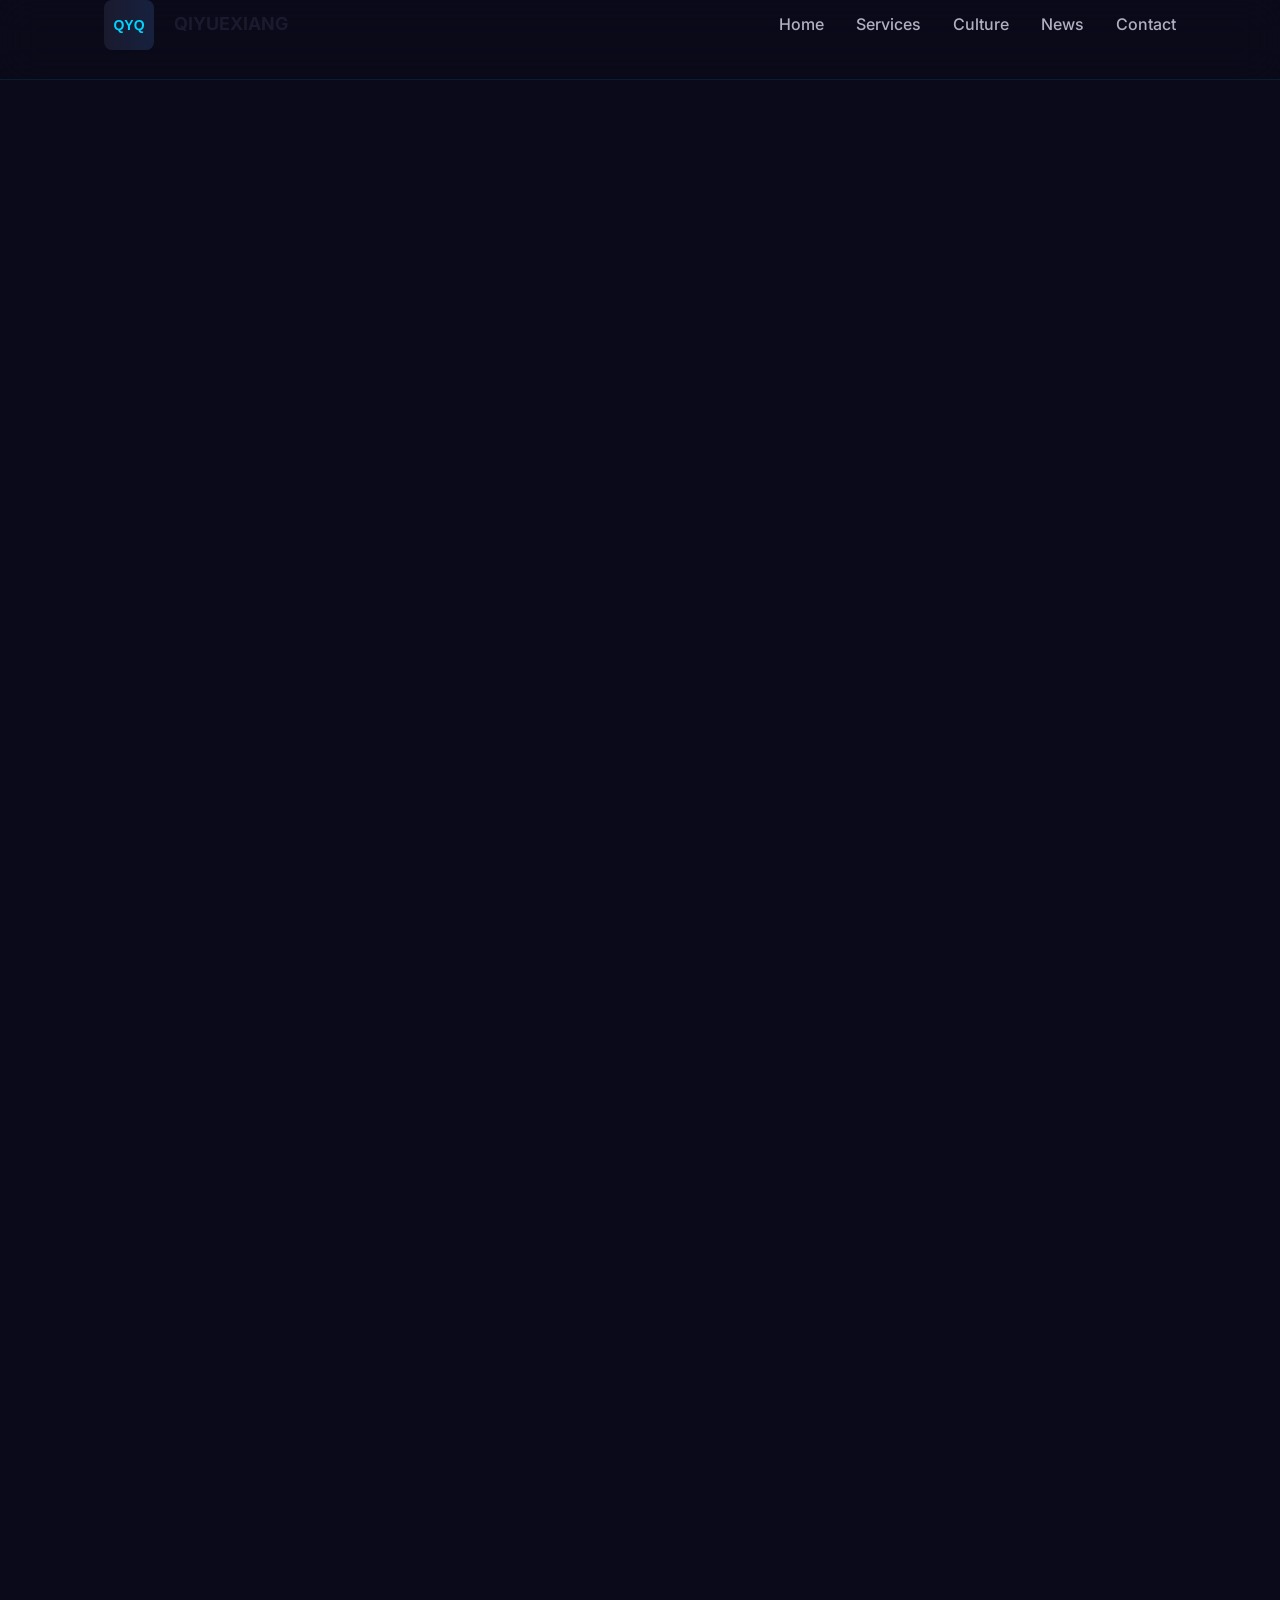
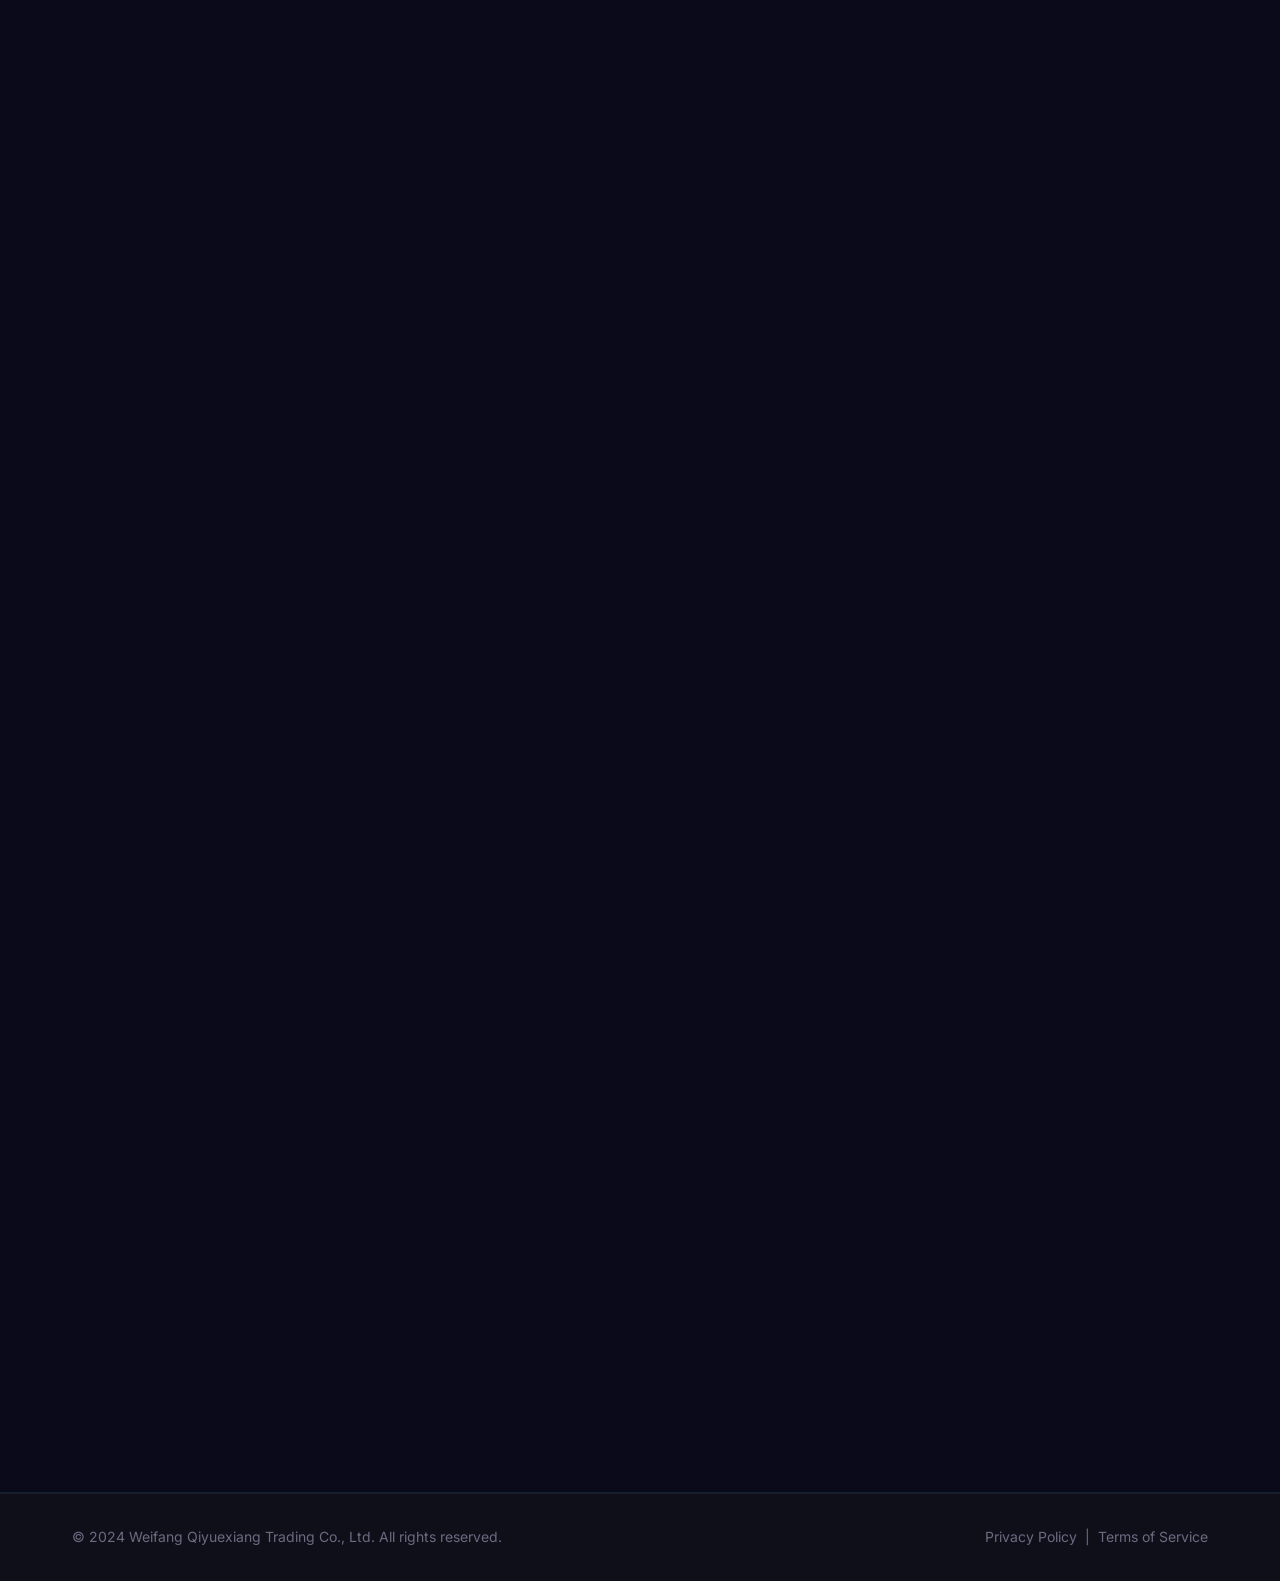
==== terms.html @ 56284e32 "qiyuexiang" ====
<!DOCTYPE html>
<html lang="en">
<head>
    <meta charset="UTF-8">
    <meta name="viewport" content="width=device-width, initial-scale=1.0">
    <meta name="description" content="Terms of Service of Weifang Qiyuexiang Trading Co., Ltd - The terms and conditions governing your use of our services.">
    <meta name="robots" content="noindex, nofollow">
    <meta name="googlebot" content="noindex, nofollow">
    <meta name="language" content="English">
    
    <link rel="canonical" href="https://qiyuexiang.com/terms">
    <link rel="icon" type="image/svg+xml" href="images/favicon.svg">
    
    <title>Terms of Service - Qiyuexiang Trading Co., Ltd</title>
    
    <link rel="preconnect" href="https://fonts.googleapis.com">
    <link rel="preconnect" href="https://fonts.gstatic.com" crossorigin>
    <link href="https://fonts.googleapis.com/css2?family=Inter:wght@300;400;500;600;700;800;900&display=swap" rel="stylesheet">
    
    <link rel="stylesheet" href="css/styles.css">
</head>
<body>
    <!-- Header -->
    <header class="header header-static" id="header">
        <div class="container">
            <nav class="nav">
                <a href="index.html" class="logo">
                    <svg viewBox="0 0 200 50" class="logo-svg">
                        <defs>
                            <linearGradient id="logoGradient" x1="0%" y1="0%" x2="100%" y2="0%">
                                <stop offset="0%" style="stop-color:#1a1a2e"/>
                                <stop offset="100%" style="stop-color:#16213e"/>
                            </linearGradient>
                        </defs>
                        <rect x="0" y="0" width="50" height="50" rx="8" fill="url(#logoGradient)"/>
<text x="25" y="30" font-family="Arial, sans-serif" font-weight="700" font-size="14" fill="#00d4ff" text-anchor="middle">QYQ</text>
                        <text x="70" y="30" font-family="Inter" font-weight="700" font-size="18" fill="#1a1a2e">QIYUEXIANG</text>
                    </svg>
                </a>
                
                <ul class="nav-menu" id="navMenu">
                    <li><a href="index.html">Home</a></li>
                    <li><a href="services.html">Services</a></li>
                    <li><a href="culture.html">Culture</a></li>
                    <li><a href="news.html">News</a></li>
                    <li><a href="contact.html">Contact</a></li>
                </ul>
                
                <button class="nav-toggle" id="navToggle" aria-label="Toggle navigation">
                    <span></span>
                    <span></span>
                    <span></span>
                </button>
            </nav>
        </div>
    </header>

    <!-- Terms of Service Content -->
    <section class="legal-page">
        <div class="container">
            <div class="legal-content" data-animate="fadeInUp">
                <h1>Terms of Service</h1>
                <p class="last-updated">Last Updated: December 15, 2024</p>
                
                <div class="toc">
                    <h2>Table of Contents</h2>
                    <ol>
                        <li><a href="#acceptance">Acceptance of Terms</a></li>
                        <li><a href="#services">Description of Services</a></li>
                        <li><a href="#account">User Accounts and Registration</a></li>
                        <li><a href="#usage">Acceptable Use Policy</a></li>
                        <li><a href="#intellectual-property">Intellectual Property Rights</a></li>
                        <li><a href="#mobile-apps">Mobile Applications</a></li>
                        <li><a href="#products">Product Sales and E-Commerce</a></li>
                        <li><a href="#trade-services">Trade Agency Services</a></li>
                        <li><a href="#payment">Payment Terms</a></li>
                        <li><a href="#shipping">Shipping and Delivery</a></li>
                        <li><a href="#returns">Returns and Refunds</a></li>
                        <li><a href="#liability">Limitation of Liability</a></li>
                        <li><a href="#indemnification">Indemnification</a></li>
                        <li><a href="#warranties">Warranties and Disclaimers</a></li>
                        <li><a href="#termination">Termination</a></li>
                        <li><a href="#governing-law">Governing Law and Dispute Resolution</a></li>
                        <li><a href="#changes">Changes to Terms</a></li>
                        <li><a href="#contact">Contact Information</a></li>
                    </ol>
                </div>

                <div class="legal-section" id="acceptance">
                    <h2>1. Acceptance of Terms</h2>
                    <p>Welcome to Weifang Qiyuexiang Trading Co., Ltd. These Terms of Service ("Terms") govern your access to and use of:</p>
                    <ul>
                        <li>Our website at qiyuexiang.com ("Website")</li>
                        <li>Our mobile applications available on Google Play and Apple App Store ("Applications")</li>
                        <li>Our trading agency services, e-commerce platform, and other related services ("Services")</li>
                    </ul>
                    
                    <h3>1.1 Agreement to Terms</h3>
                    <p>By accessing or using our Services, you agree to be bound by these Terms and our Privacy Policy. If you do not agree to these Terms, you may not access or use our Services.</p>
                    
                    <h3>1.2 Eligibility</h3>
                    <p>You must be at least 18 years old (or the age of legal majority in your jurisdiction) to use our Services. By using our Services, you represent and warrant that you meet this requirement.</p>
                    
                    <h3>1.3 Additional Terms</h3>
                    <p>Certain features or services may be subject to additional terms and conditions. Such additional terms are incorporated by reference into these Terms.</p>
                </div>

                <div class="legal-section" id="services">
                    <h2>2. Description of Services</h2>
                    <p>Weifang Qiyuexiang Trading Co., Ltd provides the following services:</p>
                    
                    <h3>2.1 Trade Agency Services</h3>
                    <ul>
                        <li>Domestic and international trade agency services</li>
                        <li>Import and export documentation handling</li>
                        <li>Customs clearance assistance</li>
                        <li>Trade consultation and advisory services</li>
                    </ul>
                    
                    <h3>2.2 Mobile Applications</h3>
                    <ul>
                        <li>Mobile management applications available on Google Play and Apple App Store</li>
                        <li>Business management and inventory tracking tools</li>
                        <li>Analytics and reporting features</li>
                        <li>Cloud-based data synchronization</li>
                    </ul>
                    
                    <h3>2.3 E-Commerce Platform</h3>
                    <ul>
                        <li>Internet sales of daily necessities</li>
                        <li>Electronics and smart devices</li>
                        <li>Fashion apparel and accessories</li>
                        <li>Hardware and building materials</li>
                        <li>Agricultural products</li>
                        <li>Food products (with proper licensing)</li>
                    </ul>
                    
                    <h3>2.4 Logistics Services</h3>
                    <ul>
                        <li>Domestic and international freight forwarding</li>
                        <li>Warehousing and storage solutions</li>
                        <li>Loading and unloading services</li>
                        <li>Distribution and delivery services</li>
                    </ul>
                    
                    <h3>2.5 Exhibition Marketing</h3>
                    <ul>
                        <li>Trade show planning and execution</li>
                        <li>Marketing event organization</li>
                        <li>Booth design and setup services</li>
                    </ul>
                </div>

                <div class="legal-section" id="account">
                    <h2>3. User Accounts and Registration</h2>
                    
                    <h3>3.1 Account Creation</h3>
                    <p>To access certain features, you may need to create an account. You agree to provide accurate, current, and complete information during registration.</p>
                    
                    <h3>3.2 Account Security</h3>
                    <p>You are responsible for:</p>
                    <ul>
                        <li>Maintaining the confidentiality of your login credentials</li>
                        <li>All activities that occur under your account</li>
                        <li>Notifying us immediately of any unauthorized use</li>
                        <li>Using a strong password and updating it regularly</li>
                    </ul>
                    
                    <h3>3.3 Account Termination</h3>
                    <p>We reserve the right to suspend or terminate accounts that violate these Terms or engage in prohibited activities.</p>
                </div>

                <div class="legal-section" id="usage">
                    <h2>4. Acceptable Use Policy</h2>
                    
                    <h3>4.1 Permitted Uses</h3>
                    <p>You may use our Services only for lawful purposes and in accordance with these Terms.</p>
                    
                    <h3>4.2 Prohibited Activities</h3>
                    <p>You agree NOT to:</p>
                    <ul>
                        <li>Violate any applicable laws or regulations</li>
                        <li>Infringe on intellectual property rights</li>
                        <li>Distribute malware or harmful code</li>
                        <li>Attempt to gain unauthorized access to our systems</li>
                        <li>Harass, abuse, or harm other users</li>
                        <li>Impersonate any person or entity</li>
                        <li>Send spam or unsolicited communications</li>
                        <li>Use automated tools to scrape or harvest data</li>
                        <li>Interfere with the normal operation of our Services</li>
                        <li>Engage in any activity that could compromise security</li>
                    </ul>
                    
                    <h3>4.3 Content Standards</h3>
                    <p>Any content you submit must be accurate, lawful, and not violate the rights of others.</p>
                </div>

                <div class="legal-section" id="intellectual-property">
                    <h2>5. Intellectual Property Rights</h2>
                    
                    <h3>5.1 Our Intellectual Property</h3>
                    <p>Our Services and all content, features, and functionality (including but not limited to text, graphics, logos, icons, images, audio clips, digital downloads, data compilations, and software) are owned by us or our licensors and are protected by copyright, trademark, and other intellectual property laws.</p>
                    
                    <h3>5.2 Trademarks</h3>
                    <p>"Qiyuexiang" and our logo are trademarks of Weifang Qiyuexiang Trading Co., Ltd. You may not use our trademarks without our prior written permission.</p>
                    
                    <h3>5.3 User Content</h3>
                    <p>You retain ownership of content you submit. By submitting content, you grant us a worldwide, non-exclusive, royalty-free license to use, reproduce, modify, and distribute your content in connection with providing our Services.</p>
                    
                    <h3>5.4 DMCA Compliance</h3>
                    <p>We respect intellectual property rights and comply with the Digital Millennium Copyright Act. If you believe your copyright has been infringed, please contact us with the required information.</p>
                </div>

                <div class="legal-section" id="mobile-apps">
                    <h2>6. Mobile Applications</h2>
                    
                    <h3>6.1 App Store Terms</h3>
                    <p>Our mobile applications are available through Google Play Store and Apple App Store. Your use of our apps is subject to:</p>
                    <ul>
                        <li>Google Play Developer Distribution Agreement</li>
                        <li>Apple App Store Review Guidelines</li>
                        <li>Respective platform terms of service</li>
                    </ul>
                    
                    <h3>6.2 App Updates</h3>
                    <p>We may automatically check for updates and download them. You consent to receiving updates as part of using our Applications.</p>
                    
                    <h3>6.3 App Permissions</h3>
                    <p>Our applications may request various permissions. These permissions are needed for core functionality and can be managed through your device settings.</p>
                    
                    <h3>6.4 App Availability</h3>
                    <p>We do not guarantee that our applications will be available in all markets or languages. Availability may vary by region.</p>
                    
                    <h3>6.5 Third-Party Services</h3>
                    <p>Our applications may integrate third-party services. Use of such services is subject to the respective third-party terms.</p>
                </div>

                <div class="legal-section" id="products">
                    <h2>7. Product Sales and E-Commerce</h2>
                    
                    <h3>7.1 Product Information</h3>
                    <p>We strive to display accurate product information, including descriptions, images, and pricing. However, we do not warrant that product information is accurate, complete, or error-free.</p>
                    
                    <h3>7.2 Pricing</h3>
                    <p>Prices are subject to change without notice. We reserve the right to correct pricing errors and cancel orders placed at incorrect prices.</p>
                    
                    <h3>7.3 Product Availability</h3>
                    <p>Product availability is subject to stock levels. We reserve the right to limit quantities or cancel orders for any reason.</p>
                    
                    <h3>7.4 Product Descriptions</h3>
                    <p>We sell various products including daily necessities, electronics, apparel, hardware, agricultural products, and food products. Some products may require age verification or special licensing.</p>
                    
                    <h3>7.5 Food Products</h3>
                    <p>Food products are sold with proper food safety certifications and in compliance with applicable food regulations. Customers are responsible for reviewing product information and allergen disclosures.</p>
                </div>

                <div class="legal-section" id="trade-services">
                    <h2>8. Trade Agency Services</h2>
                    
                    <h3>8.1 Scope of Services</h3>
                    <p>Our trade agency services include facilitating import and export transactions, handling documentation, coordinating logistics, and providing consultation services.</p>
                    
                    <h3>8.2 Client Responsibilities</h3>
                    <p>Clients utilizing our trade agency services must:</p>
                    <ul>
                        <li>Provide accurate and complete information</li>
                        <li>Ensure compliance with applicable import/export regulations</li>
                        <li>Obtain necessary licenses and permits</li>
                        <li>Pay applicable fees and charges</li>
                    </ul>
                    
                    <h3>8.3 Import/Export Compliance</h3>
                    <p>Clients are responsible for ensuring their transactions comply with all applicable import/export laws, sanctions, and trade regulations.</p>
                    
                    <h3>8.4 Fees and Commissions</h3>
                    <p>Fees for trade agency services are agreed upon in separate service agreements. Standard commission rates and service charges apply as quoted.</p>
                </div>

                <div class="legal-section" id="payment">
                    <h2>9. Payment Terms</h2>
                    
                    <h3>9.1 Payment Methods</h3>
                    <p>We accept various payment methods including credit cards, debit cards, bank transfers, and other payment options as may be available.</p>
                    
                    <h3>9.2 Currency</h3>
                    <p>Transactions are processed in the currency specified at checkout. Currency conversion fees may apply for international transactions.</p>
                    
                    <h3>9.3 Payment Security</h3>
                    <p>We use industry-standard security measures to protect payment information. However, we are not responsible for payment issues caused by third-party payment processors.</p>
                    
                    <h3>9.4 Payment Authorization</h3>
                    <p>By providing payment information, you authorize us to charge the specified amount for the products or services ordered.</p>
                    
                    <h3>9.5 Late Payments</h3>
                    <p>For business accounts, late payments may incur interest charges as specified in the service agreement.</p>
                </div>

                <div class="legal-section" id="shipping">
                    <h2>10. Shipping and Delivery</h2>
                    
                    <h3>10.1 Shipping Methods</h3>
                    <p>We offer various shipping methods including standard shipping, express shipping, and freight forwarding for large orders.</p>
                    
                    <h3>10.2 Delivery Times</h3>
                    <p>Delivery times are estimates and may vary based on destination, shipping method, and product availability. We do not guarantee specific delivery dates.</p>
                    
                    <h3>10.3 Shipping Costs</h3>
                    <p>Shipping costs are calculated based on weight, dimensions, destination, and shipping method. Applicable shipping fees are displayed at checkout.</p>
                    
                    <h3>10.4 International Shipping</h3>
                    <p>For international orders, customers are responsible for:</p>
                    <ul>
                        <li>Customs duties, taxes, and import fees</li>
                        <li>Compliance with local import regulations</li>
                        <li>Providing required documentation</li>
                    </ul>
                    
                    <h3>10.5 Risk of Loss</h3>
                    <p>Risk of loss transfers to the customer upon delivery to the shipping carrier.</p>
                </div>

                <div class="legal-section" id="returns">
                    <h2>11. Returns and Refunds</h2>
                    
                    <h3>11.1 Return Policy</h3>
                    <p>Our return policy varies by product category. Generally:</p>
                    <ul>
                        <li>Unopened items may be returned within 30 days</li>
                        <li>Defective products may be returned with documentation</li>
                        <li>Customized or perishable items are non-returnable</li>
                    </ul>
                    
                    <h3>11.2 Refund Process</h3>
                    <p>Refunds are processed within 5-10 business days after receiving the returned item. Original shipping costs are non-refundable unless the return is due to our error.</p>
                    
                    <h3>11.3 Exchanges</h3>
                    <p>We offer exchanges for items of equal value. Contact customer support to initiate an exchange.</p>
                    
                    <h3>11.4 Damaged or Defective Items</h3>
                    <p>Report damaged or defective items within 48 hours of delivery with photographic evidence for resolution.</p>
                </div>

                <div class="legal-section" id="liability">
                    <h2>12. Limitation of Liability</h2>
                    
                    <h3>12.1 Exclusion of Damages</h3>
                    <p>TO THE MAXIMUM EXTENT PERMITTED BY LAW, WE SHALL NOT BE LIABLE FOR ANY INDIRECT, INCIDENTAL, SPECIAL, CONSEQUENTIAL, OR PUNITIVE DAMAGES, INCLUDING BUT NOT LIMITED TO:</p>
                    <ul>
                        <li>Loss of profits, revenue, or data</li>
                        <li>Business interruption losses</li>
                        <li>Cost of substitute goods or services</li>
                        <li>Reputation damage</li>
                    </ul>
                    
                    <h3>12.2 Cap on Liability</h3>
                    <p>Our total liability for any claims arising from these Terms shall not exceed the amount you paid us in the 12 months preceding the claim.</p>
                    
                    <h3>12.3 Exceptions</h3>
                    <p>These limitations do not apply to damages caused by:</p>
                    <ul>
                        <li>Our gross negligence or willful misconduct</li>
                        <li>Fraud or fraudulent misrepresentation</li>
                        <li>Death or personal injury</li>
                    </ul>
                </div>

                <div class="legal-section" id="indemnification">
                    <h2>13. Indemnification</h2>
                    <p>You agree to indemnify, defend, and hold harmless Weifang Qiyuexiang Trading Co., Ltd, its officers, directors, employees, and agents from and against any claims, damages, losses, liabilities, costs, and expenses (including reasonable attorneys' fees) arising from:</p>
                    <ul>
                        <li>Your use of our Services</li>
                        <li>Your violation of these Terms</li>
                        <li>Your violation of any third-party rights</li>
                        <li>Your unlawful or improper conduct</li>
                    </ul>
                </div>

                <div class="legal-section" id="warranties">
                    <h2>14. Warranties and Disclaimers</h2>
                    
                    <h3>14.1 Our Warranties</h3>
                    <p>We warrant that:</p>
                    <ul>
                        <li>Our Services will be provided with reasonable skill and care</li>
                        <li>We have the right to provide the Services</li>
                        <li>Our Services will conform to any agreed specifications</li>
                    </ul>
                    
                    <h3>14.2 Disclaimer of Warranties</h3>
                    <p>TO THE MAXIMUM EXTENT PERMITTED BY LAW, OUR SERVICES ARE PROVIDED "AS IS" AND "AS AVAILABLE" WITHOUT WARRANTIES OF ANY KIND, WHETHER EXPRESS, IMPLIED, OR STATUTORY, INCLUDING WARRANTIES OF:</p>
                    <ul>
                        <li>Merchantability</li>
                        <li>Fitness for a particular purpose</li>
                        <li>Non-infringement</li>
                        <li>Accuracy</li>
                        <li>Reliability</li>
                    </ul>
                    
                    <h3>14.3 Third-Party Services</h3>
                    <p>We do not warrant third-party products, services, or websites linked from our Services.</p>
                </div>

                <div class="legal-section" id="termination">
                    <h2>15. Termination</h2>
                    
                    <h3>15.1 Termination by You</h3>
                    <p>You may terminate your account at any time by contacting us or using the account closure feature in your account settings.</p>
                    
                    <h3>15.2 Termination by Us</h3>
                    <p>We may terminate or suspend your access immediately, without prior notice, for any reason, including breach of these Terms.</p>
                    
                    <h3>15.3 Effects of Termination</h3>
                    <p>Upon termination:</p>
                    <ul>
                        <li>Your right to use the Services ceases immediately</li>
                        <li>We may delete your account and data</li>
                        <li>Any outstanding payments remain due</li>
                        <li>Provisions that by their nature should survive termination shall survive</li>
                    </ul>
                </div>

                <div class="legal-section" id="governing-law">
                    <h2>16. Governing Law and Dispute Resolution</h2>
                    
                    <h3>16.1 Governing Law</h3>
                    <p>These Terms shall be governed by and construed in accordance with the laws of the People's Republic of China, without regard to its conflict of law provisions.</p>
                    
                    <h3>16.2 Dispute Resolution</h3>
                    <p>Any dispute arising from these Terms shall be resolved through:</p>
                    <ul>
                        <li>Good faith negotiations between the parties</li>
                        <li>Mediation if negotiation fails</li>
                        <li>Arbitration under the rules of the selected arbitration institution</li>
                    </ul>
                    
                    <h3>16.3 Jurisdiction</h3>
                    <p>Any legal action shall be brought in the courts located in Weifang, Shandong Province, China.</p>
                    
                    <h3>16.4 Waiver of Jury Trial</h3>
                    <p>YOU HEREBY WAIVE YOUR RIGHT TO A JURY TRIAL IN ANY PROCEEDING ARISING OUT OF THESE TERMS.</p>
                </div>

                <div class="legal-section" id="changes">
                    <h2>17. Changes to Terms</h2>
                    <p>We may modify these Terms at any time. When we make material changes:</p>
                    <ul>
                        <li>We will update the "Last Updated" date</li>
                        <li>We will provide notice through our Website or Applications</li>
                        <li>Your continued use after changes constitutes acceptance</li>
                    </ul>
                    <p>We encourage you to review these Terms periodically.</p>
                </div>

                <div class="legal-section" id="contact">
                    <h2>18. Contact Information</h2>
                    <p>For questions about these Terms of Service, please contact us:</p>
                    
                    <h3>Weifang Qiyuexiang Trading Co., Ltd</h3>
                    <p>
                        Address: 1000 meters west of the intersection of Changqing Street and Heping South Road,<br>
                        Junbukou Comprehensive Project Area, Wangliu Street,<br>
                        Weifang, Shandong Province, China 261000
                    </p>
                    <p>
                        Email: <a href="mailto:support@qiyuexiang.com">support@qiyuexiang.com</a><br>
                        Business Inquiries: <a href="mailto:guoqiang@qiyuexiang.com">guoqiang@qiyuexiang.com</a>
                    </p>
                </div>
            </div>
        </div>
    </section>

    <!-- Footer -->
    <footer class="footer">
        <div class="footer-bottom">
            <div class="container">
                <div class="footer-bottom-content">
                    <p>&copy; 2024 Weifang Qiyuexiang Trading Co., Ltd. All rights reserved.</p>
                    <div class="footer-legal">
                        <a href="privacy.html">Privacy Policy</a>
                        <span>|</span>
                        <a href="terms.html">Terms of Service</a>
                    </div>
                </div>
            </div>
        </div>
    </footer>

    <script src="js/main.js"></script>
</body>
</html>
---- css/styles.css ----
/* ========================================
   QIYUEXIANG - Main Stylesheet
   Global Trading & Mobile Solutions
   ======================================== */

/* ========================================
   CSS Variables
   ======================================== */
:root {
    /* Colors */
    --primary-color: #00d4ff;
    --primary-dark: #0099cc;
    --primary-light: #66e5ff;
    --secondary-color: #1a1a2e;
    --secondary-dark: #0f0f1a;
    --accent-color: #00d4ff;
    
    /* Background Colors */
    --bg-dark: #0a0a1a;
    --bg-card: #1a1a2e;
    --bg-card-hover: #232340;
    
    /* Text Colors */
    --text-primary: #ffffff;
    --text-secondary: #b0b0c0;
    --text-muted: #6b6b80;
    
    /* Gradients */
    --gradient-primary: linear-gradient(135deg, var(--primary-color) 0%, var(--primary-dark) 100%);
    --gradient-dark: linear-gradient(180deg, var(--secondary-color) 0%, var(--secondary-dark) 100%);
    
    /* Spacing */
    --spacing-xs: 0.5rem;
    --spacing-sm: 1rem;
    --spacing-md: 2rem;
    --spacing-lg: 4rem;
    --spacing-xl: 6rem;
    
    /* Border Radius */
    --radius-sm: 4px;
    --radius-md: 8px;
    --radius-lg: 16px;
    --radius-xl: 24px;
    
    /* Transitions */
    --transition-fast: 0.2s ease;
    --transition-base: 0.3s ease;
    --transition-slow: 0.5s ease;
    
    /* Shadows */
    --shadow-sm: 0 2px 8px rgba(0, 0, 0, 0.1);
    --shadow-md: 0 4px 20px rgba(0, 0, 0, 0.15);
    --shadow-lg: 0 8px 40px rgba(0, 0, 0, 0.2);
    --shadow-glow: 0 0 40px rgba(0, 212, 255, 0.3);
    
    /* Container */
    --container-max: 1200px;
    
    /* Header */
    --header-height: 80px;
}

/* ========================================
   Reset & Base Styles
   ======================================== */
*, *::before, *::after {
    margin: 0;
    padding: 0;
    box-sizing: border-box;
}

html {
    scroll-behavior: smooth;
    font-size: 16px;
}

body {
    font-family: 'Inter', -apple-system, BlinkMacSystemFont, 'Segoe UI', Roboto, sans-serif;
    font-weight: 400;
    line-height: 1.6;
    color: var(--text-primary);
    background-color: var(--bg-dark);
    overflow-x: hidden;
    -webkit-font-smoothing: antialiased;
    -moz-osx-font-smoothing: grayscale;
}

a {
    text-decoration: none;
    color: inherit;
    transition: var(--transition-fast);
}

ul, ol {
    list-style: none;
}

img, svg {
    max-width: 100%;
    height: auto;
    display: block;
}

button, input, textarea, select {
    font-family: inherit;
    font-size: inherit;
    border: none;
    outline: none;
    background: none;
}

button {
    cursor: pointer;
}

/* ========================================
   Utility Classes
   ======================================== */
.container {
    width: 100%;
    max-width: var(--container-max);
    margin: 0 auto;
    padding: 0 var(--spacing-md);
}

.text-center { text-align: center; }
.text-left { text-align: left; }
.text-right { text-align: right; }

.sr-only {
    position: absolute;
    width: 1px;
    height: 1px;
    padding: 0;
    margin: -1px;
    overflow: hidden;
    clip: rect(0, 0, 0, 0);
    border: 0;
}

/* ========================================
   Typography
   ======================================== */
h1, h2, h3, h4, h5, h6 {
    font-weight: 700;
    line-height: 1.2;
    margin-bottom: var(--spacing-sm);
}

h1 { font-size: clamp(2.5rem, 5vw, 4rem); }
h2 { font-size: clamp(2rem, 4vw, 3rem); }
h3 { font-size: clamp(1.5rem, 3vw, 2rem); }
h4 { font-size: clamp(1.25rem, 2vw, 1.5rem); }
h5 { font-size: 1.25rem; }
h6 { font-size: 1rem; }

p {
    margin-bottom: var(--spacing-sm);
    color: var(--text-secondary);
}

.section-tag {
    display: inline-block;
    padding: 0.5rem 1rem;
    background: rgba(0, 212, 255, 0.1);
    border: 1px solid rgba(0, 212, 255, 0.3);
    border-radius: var(--radius-md);
    color: var(--primary-color);
    font-size: 0.875rem;
    font-weight: 600;
    text-transform: uppercase;
    letter-spacing: 0.1em;
    margin-bottom: var(--spacing-sm);
}

.section-title {
    color: var(--text-primary);
    margin-bottom: var(--spacing-sm);
}

.section-description {
    color: var(--text-secondary);
    max-width: 700px;
    margin: 0 auto;
    font-size: 1.125rem;
}

.section-header {
    text-align: center;
    margin-bottom: var(--spacing-lg);
}

/* ========================================
   Buttons
   ======================================== */
.btn {
    display: inline-flex;
    align-items: center;
    justify-content: center;
    gap: 0.5rem;
    padding: 1rem 2rem;
    font-size: 1rem;
    font-weight: 600;
    border-radius: var(--radius-md);
    transition: var(--transition-base);
    position: relative;
    overflow: hidden;
}

.btn::before {
    content: '';
    position: absolute;
    top: 0;
    left: -100%;
    width: 100%;
    height: 100%;
    background: linear-gradient(90deg, transparent, rgba(255,255,255,0.2), transparent);
    transition: var(--transition-slow);
}

.btn:hover::before {
    left: 100%;
}

.btn-primary {
    background: var(--gradient-primary);
    color: var(--secondary-dark);
    box-shadow: 0 4px 15px rgba(0, 212, 255, 0.4);
}

.btn-primary:hover {
    transform: translateY(-2px);
    box-shadow: 0 8px 25px rgba(0, 212, 255, 0.5);
}

.btn-secondary {
    background: transparent;
    color: var(--text-primary);
    border: 2px solid var(--primary-color);
}

.btn-secondary:hover {
    background: var(--primary-color);
    color: var(--secondary-dark);
}

.btn-outline {
    background: transparent;
    color: var(--text-primary);
    border: 2px solid rgba(255, 255, 255, 0.3);
}

.btn-outline:hover {
    border-color: var(--primary-color);
    color: var(--primary-color);
}

.btn-large {
    padding: 1.25rem 2.5rem;
    font-size: 1.125rem;
}

/* ========================================
   Header & Navigation
   ======================================== */
.header {
    position: fixed;
    top: 0;
    left: 0;
    right: 0;
    z-index: 1000;
    height: var(--header-height);
    background: rgba(10, 10, 26, 0.9);
    backdrop-filter: blur(20px);
    border-bottom: 1px solid rgba(0, 212, 255, 0.1);
    transition: var(--transition-base);
}

.header.scrolled {
    background: rgba(10, 10, 26, 0.98);
    box-shadow: 0 4px 30px rgba(0, 0, 0, 0.3);
}

.header-static {
    position: relative;
}

.nav {
    display: flex;
    align-items: center;
    justify-content: space-between;
    height: 100%;
    max-width: var(--container-max);
    margin: 0 auto;
    padding: 0 var(--spacing-md);
}

.logo {
    display: flex;
    align-items: center;
}

.logo-svg {
    height: 50px;
    width: auto;
}

.nav-menu {
    display: flex;
    align-items: center;
    gap: var(--spacing-md);
}

.nav-menu a {
    position: relative;
    padding: 0.5rem 0;
    color: var(--text-secondary);
    font-weight: 500;
    transition: var(--transition-fast);
}

.nav-menu a::after {
    content: '';
    position: absolute;
    bottom: 0;
    left: 0;
    width: 0;
    height: 2px;
    background: var(--primary-color);
    transition: var(--transition-fast);
}

.nav-menu a:hover,
.nav-menu a.active {
    color: var(--primary-color);
}

.nav-menu a:hover::after,
.nav-menu a.active::after {
    width: 100%;
}

.nav-toggle {
    display: none;
    flex-direction: column;
    gap: 6px;
    padding: 0.5rem;
}

.nav-toggle span {
    display: block;
    width: 24px;
    height: 2px;
    background: var(--text-primary);
    transition: var(--transition-fast);
}

.nav-toggle.active span:nth-child(1) {
    transform: rotate(45deg) translate(6px, 6px);
}

.nav-toggle.active span:nth-child(2) {
    opacity: 0;
}

.nav-toggle.active span:nth-child(3) {
    transform: rotate(-45deg) translate(6px, -6px);
}

/* ========================================
   Hero Section
   ======================================== */
.hero {
    position: relative;
    min-height: 100vh;
    display: flex;
    align-items: center;
    justify-content: center;
    padding: calc(var(--header-height) + var(--spacing-lg)) var(--spacing-md) var(--spacing-lg);
    overflow: hidden;
}

.hero-bg {
    position: absolute;
    inset: 0;
    z-index: -1;
}

.hero-gradient {
    position: absolute;
    inset: 0;
    background: radial-gradient(ellipse at center, rgba(0, 212, 255, 0.1) 0%, transparent 70%);
}

.hero-particles {
    position: absolute;
    inset: 0;
    background-image: 
        radial-gradient(2px 2px at 20px 30px, rgba(0, 212, 255, 0.3), transparent),
        radial-gradient(2px 2px at 40px 70px, rgba(0, 212, 255, 0.2), transparent),
        radial-gradient(1px 1px at 90px 40px, rgba(255, 255, 255, 0.3), transparent),
        radial-gradient(2px 2px at 130px 80px, rgba(0, 212, 255, 0.3), transparent),
        radial-gradient(1px 1px at 160px 120px, rgba(255, 255, 255, 0.2), transparent);
    background-size: 200px 150px;
    animation: particleFloat 20s linear infinite;
}

@keyframes particleFloat {
    0% { transform: translateY(0); }
    100% { transform: translateY(-150px); }
}

.hero-content {
    text-align: center;
    max-width: 900px;
    margin: 0 auto;
}

.hero-title {
    margin-bottom: var(--spacing-md);
}

.hero-title-line {
    display: block;
}

.hero-title-line.accent {
    background: var(--gradient-primary);
    -webkit-background-clip: text;
    -webkit-text-fill-color: transparent;
    background-clip: text;
}

.hero-description {
    font-size: 1.25rem;
    color: var(--text-secondary);
    max-width: 700px;
    margin: 0 auto var(--spacing-md);
}

.hero-buttons {
    display: flex;
    gap: var(--spacing-sm);
    justify-content: center;
    flex-wrap: wrap;
    margin-bottom: var(--spacing-lg);
}

.hero-stats {
    display: flex;
    justify-content: center;
    gap: var(--spacing-lg);
    flex-wrap: wrap;
}

.stat-item {
    text-align: center;
}

.stat-number {
    display: block;
    font-size: 3rem;
    font-weight: 800;
    color: var(--primary-color);
    line-height: 1;
}

.stat-label {
    display: block;
    color: var(--text-secondary);
    font-size: 0.875rem;
    margin-top: 0.5rem;
}

.scroll-indicator {
    position: absolute;
    bottom: var(--spacing-md);
    left: 50%;
    transform: translateX(-50%);
    display: flex;
    flex-direction: column;
    align-items: center;
    gap: var(--spacing-xs);
    color: var(--text-muted);
    font-size: 0.75rem;
}

.scroll-mouse {
    width: 24px;
    height: 40px;
    border: 2px solid var(--primary-color);
    border-radius: 12px;
    position: relative;
}

.scroll-wheel {
    width: 4px;
    height: 8px;
    background: var(--primary-color);
    border-radius: 2px;
    position: absolute;
    top: 8px;
    left: 50%;
    transform: translateX(-50%);
    animation: scrollWheel 1.5s ease-in-out infinite;
}

@keyframes scrollWheel {
    0%, 100% { opacity: 1; top: 8px; }
    50% { opacity: 0.5; top: 18px; }
}

/* ========================================
   Page Hero (Inner Pages)
   ======================================== */
.page-hero {
    position: relative;
    padding: calc(var(--header-height) + var(--spacing-xl)) 0 var(--spacing-xl);
    text-align: center;
    overflow: hidden;
}

.page-hero-bg {
    position: absolute;
    inset: 0;
    z-index: -1;
}

.page-hero-bg .hero-gradient {
    background: radial-gradient(ellipse at top, rgba(0, 212, 255, 0.15) 0%, transparent 60%);
}

.page-hero-content h1 {
    margin-bottom: var(--spacing-sm);
}

.page-hero-content p {
    color: var(--text-secondary);
    font-size: 1.25rem;
    max-width: 600px;
    margin: 0 auto;
}

/* ========================================
   Services Section
   ======================================== */
.services-preview {
    padding: var(--spacing-xl) 0;
    background: linear-gradient(180deg, var(--bg-dark) 0%, var(--secondary-color) 100%);
}

.services-grid {
    display: grid;
    grid-template-columns: repeat(auto-fit, minmax(280px, 1fr));
    gap: var(--spacing-md);
}

.service-card {
    background: var(--bg-card);
    border: 1px solid rgba(0, 212, 255, 0.1);
    border-radius: var(--radius-lg);
    padding: var(--spacing-md);
    transition: var(--transition-base);
    position: relative;
    overflow: hidden;
}

.service-card::before {
    content: '';
    position: absolute;
    top: 0;
    left: 0;
    right: 0;
    height: 3px;
    background: var(--gradient-primary);
    transform: scaleX(0);
    transition: var(--transition-base);
}

.service-card:hover {
    transform: translateY(-5px);
    border-color: rgba(0, 212, 255, 0.3);
    box-shadow: var(--shadow-glow);
}

.service-card:hover::before {
    transform: scaleX(1);
}

.service-icon {
    width: 64px;
    height: 64px;
    margin-bottom: var(--spacing-sm);
}

.service-icon svg {
    width: 100%;
    height: 100%;
}

.service-card h3 {
    color: var(--text-primary);
    margin-bottom: var(--spacing-xs);
}

.service-card p {
    font-size: 0.9375rem;
    margin-bottom: var(--spacing-sm);
}

.service-link {
    display: inline-flex;
    align-items: center;
    gap: 0.5rem;
    color: var(--primary-color);
    font-weight: 600;
}

.service-link svg {
    transition: var(--transition-fast);
}

.service-link:hover svg {
    transform: translateX(5px);
}

/* ========================================
   About Section
   ======================================== */
.about {
    padding: var(--spacing-xl) 0;
    background: var(--bg-dark);
}

.about-grid {
    display: grid;
    grid-template-columns: 1fr 1fr;
    gap: var(--spacing-lg);
    align-items: center;
}

.about-content .section-tag {
    margin-bottom: var(--spacing-sm);
}

.about-text {
    color: var(--text-secondary);
    margin-bottom: var(--spacing-sm);
}

.about-features {
    display: flex;
    flex-direction: column;
    gap: var(--spacing-sm);
    margin-top: var(--spacing-md);
}

.feature-item {
    display: flex;
    align-items: center;
    gap: var(--spacing-sm);
    color: var(--text-primary);
    font-weight: 500;
}

.about-visual {
    position: relative;
}

.about-image {
    position: relative;
}

.about-image-inner {
    background: rgba(0, 212, 255, 0.05);
    border: 1px solid rgba(0, 212, 255, 0.2);
    border-radius: var(--radius-xl);
    padding: var(--spacing-md);
    overflow: hidden;
}

.about-svg {
    width: 100%;
    height: auto;
}

.about-shape {
    position: absolute;
    border-radius: 50%;
    background: var(--gradient-primary);
    opacity: 0.1;
    filter: blur(60px);
    animation: shapeFloat 6s ease-in-out infinite;
}

.about-shape-1 {
    width: 200px;
    height: 200px;
    top: -50px;
    right: -50px;
}

.about-shape-2 {
    width: 150px;
    height: 150px;
    bottom: -30px;
    left: -30px;
    animation-delay: -3s;
}

@keyframes shapeFloat {
    0%, 100% { transform: translateY(0); }
    50% { transform: translateY(-20px); }
}

/* ========================================
   Products Section
   ======================================== */
.products {
    padding: var(--spacing-xl) 0;
    background: linear-gradient(180deg, var(--secondary-color) 0%, var(--bg-dark) 100%);
}

.products-slider {
    overflow: hidden;
    margin: 0 calc(-1 * var(--spacing-md));
    padding: 0 var(--spacing-md);
}

.products-track {
    display: flex;
    gap: var(--spacing-md);
    animation: scrollProducts 30s linear infinite;
}

.products-track:hover {
    animation-play-state: paused;
}

@keyframes scrollProducts {
    0% { transform: translateX(0); }
    100% { transform: translateX(-50%); }
}

.product-item {
    flex: 0 0 auto;
    width: 250px;
    background: var(--bg-card);
    border: 1px solid rgba(0, 212, 255, 0.1);
    border-radius: var(--radius-lg);
    padding: var(--spacing-md);
    text-align: center;
    transition: var(--transition-base);
}

.product-item:hover {
    border-color: var(--primary-color);
    transform: translateY(-5px);
}

.product-icon {
    width: 80px;
    height: 80px;
    margin: 0 auto var(--spacing-sm);
}

.product-icon svg {
    width: 100%;
    height: 100%;
}

.product-item h4 {
    color: var(--text-primary);
    margin-bottom: var(--spacing-xs);
}

.product-item p {
    font-size: 0.875rem;
    color: var(--text-muted);
}

/* ========================================
   Mobile Apps Section
   ======================================== */
.mobile-apps {
    padding: var(--spacing-xl) 0;
    background: var(--bg-dark);
    overflow: hidden;
}

.mobile-apps-grid {
    display: grid;
    grid-template-columns: 1fr 1fr;
    gap: var(--spacing-lg);
    align-items: center;
}

.app-features {
    display: flex;
    flex-direction: column;
    gap: var(--spacing-sm);
    margin: var(--spacing-md) 0;
}

.app-feature {
    display: flex;
    align-items: center;
    gap: var(--spacing-sm);
    color: var(--text-secondary);
}

.app-buttons {
    display: flex;
    gap: var(--spacing-sm);
    flex-wrap: wrap;
}

.app-store-btn {
    display: inline-flex;
    align-items: center;
    gap: 0.5rem;
    padding: 0.75rem 1.5rem;
    background: var(--bg-card);
    border: 1px solid rgba(0, 212, 255, 0.2);
    border-radius: var(--radius-md);
    color: var(--text-primary);
    font-size: 0.875rem;
    transition: var(--transition-fast);
}

.app-store-btn:hover {
    border-color: var(--primary-color);
    background: var(--bg-card-hover);
}

.mobile-apps-visual {
    display: flex;
    justify-content: center;
    align-items: center;
}

.phone-mockup {
    position: relative;
    animation: phoneFloat 4s ease-in-out infinite;
}

@keyframes phoneFloat {
    0%, 100% { transform: translateY(0) rotate(0deg); }
    25% { transform: translateY(-15px) rotate(1deg); }
    75% { transform: translateY(-10px) rotate(-1deg); }
}

.phone-frame {
    position: relative;
}

.phone-svg {
    width: 280px;
    height: auto;
}

.phone-screen {
    position: absolute;
    top: 50px;
    left: 25px;
    right: 25px;
    bottom: 50px;
    padding: var(--spacing-sm);
}

.screen-header {
    display: flex;
    justify-content: space-between;
    align-items: center;
    margin-bottom: var(--spacing-sm);
    color: var(--primary-color);
    font-size: 0.75rem;
    font-weight: 600;
}

.screen-chart {
    display: flex;
    align-items: flex-end;
    gap: 8px;
    height: 100px;
    margin-bottom: var(--spacing-sm);
}

.chart-bar {
    flex: 1;
    background: linear-gradient(to top, var(--primary-color), var(--primary-dark));
    border-radius: 4px 4px 0 0;
    animation: barGrow 1.5s ease-out forwards;
}

@keyframes barGrow {
    0% { height: 0; }
}

.screen-stats {
    display: grid;
    grid-template-columns: 1fr 1fr;
    gap: var(--spacing-xs);
}

.stat-box {
    background: rgba(0, 212, 255, 0.1);
    padding: 0.5rem;
    border-radius: var(--radius-sm);
    text-align: center;
}

.stat-box span {
    display: block;
    font-size: 0.625rem;
    color: var(--text-muted);
}

.stat-box strong {
    font-size: 0.875rem;
    color: var(--primary-color);
}

.phone-glow {
    position: absolute;
    inset: -50px;
    background: radial-gradient(circle, rgba(0, 212, 255, 0.2) 0%, transparent 70%);
    z-index: -1;
    filter: blur(40px);
}

/* ========================================
   CTA Section
   ======================================== */
.cta {
    position: relative;
    padding: var(--spacing-xl) 0;
    background: linear-gradient(135deg, var(--secondary-color) 0%, var(--secondary-dark) 100%);
    overflow: hidden;
}

.cta-bg {
    position: absolute;
    inset: 0;
    z-index: 0;
}

.cta-particles {
    position: absolute;
    inset: 0;
    background-image: 
        radial-gradient(2px 2px at 50px 50px, rgba(0, 212, 255, 0.3), transparent),
        radial-gradient(2px 2px at 150px 150px, rgba(0, 212, 255, 0.2), transparent),
        radial-gradient(1px 1px at 250px 100px, rgba(255, 255, 255, 0.2), transparent);
    background-size: 300px 200px;
    animation: particleFloat 15s linear infinite;
}

.cta-content {
    position: relative;
    z-index: 1;
    text-align: center;
    max-width: 700px;
    margin: 0 auto;
}

.cta-content h2 {
    margin-bottom: var(--spacing-sm);
}

.cta-content p {
    color: var(--text-secondary);
    font-size: 1.125rem;
    margin-bottom: var(--spacing-md);
}

.cta-buttons {
    display: flex;
    gap: var(--spacing-sm);
    justify-content: center;
    flex-wrap: wrap;
}

/* ========================================
   Footer
   ======================================== */
.footer {
    background: var(--secondary-dark);
    border-top: 1px solid rgba(0, 212, 255, 0.1);
}

.footer-main {
    padding: var(--spacing-lg) 0;
}

.footer-grid {
    display: grid;
    grid-template-columns: 2fr 1fr 1fr 1.5fr;
    gap: var(--spacing-lg);
}

.footer-logo {
    display: inline-block;
    margin-bottom: var(--spacing-sm);
}

.footer-logo .logo-svg {
    height: 40px;
}

.footer-desc {
    color: var(--text-muted);
    font-size: 0.9375rem;
    line-height: 1.8;
}

.footer-social {
    display: flex;
    gap: var(--spacing-sm);
    margin-top: var(--spacing-md);
}

.footer-social a {
    display: flex;
    align-items: center;
    justify-content: center;
    width: 40px;
    height: 40px;
    background: rgba(0, 212, 255, 0.1);
    border-radius: var(--radius-md);
    color: var(--text-secondary);
    transition: var(--transition-fast);
}

.footer-social a:hover {
    background: var(--primary-color);
    color: var(--secondary-dark);
}

.footer-col h4 {
    color: var(--text-primary);
    margin-bottom: var(--spacing-sm);
    font-size: 1rem;
}

.footer-links {
    display: flex;
    flex-direction: column;
    gap: 0.75rem;
}

.footer-links a {
    color: var(--text-muted);
    font-size: 0.9375rem;
}

.footer-links a:hover {
    color: var(--primary-color);
}

.footer-contact {
    display: flex;
    flex-direction: column;
    gap: var(--spacing-sm);
}

.contact-item {
    display: flex;
    gap: 0.75rem;
    color: var(--text-muted);
    font-size: 0.875rem;
}

.contact-item svg {
    flex-shrink: 0;
    margin-top: 2px;
}

.footer-bottom {
    padding: var(--spacing-md) 0;
    border-top: 1px solid rgba(255, 255, 255, 0.05);
}

.footer-bottom-content {
    display: flex;
    justify-content: space-between;
    align-items: center;
    flex-wrap: wrap;
    gap: var(--spacing-sm);
}

.footer-bottom p {
    color: var(--text-muted);
    font-size: 0.875rem;
    margin: 0;
}

.footer-legal {
    display: flex;
    align-items: center;
    gap: var(--spacing-xs);
    font-size: 0.875rem;
}

.footer-legal a {
    color: var(--text-muted);
}

.footer-legal a:hover {
    color: var(--primary-color);
}

.footer-legal span {
    color: var(--text-muted);
}

/* ========================================
   Services Page Specific
   ======================================== */
.services-overview {
    padding: var(--spacing-xl) 0;
    background: var(--bg-dark);
}

.services-list {
    display: flex;
    flex-direction: column;
    gap: var(--spacing-xl);
}

.service-detail {
    display: grid;
    grid-template-columns: 1fr 1fr;
    gap: var(--spacing-lg);
    align-items: center;
    padding: var(--spacing-lg);
    background: var(--bg-card);
    border: 1px solid rgba(0, 212, 255, 0.1);
    border-radius: var(--radius-xl);
}

.service-detail.reverse {
    direction: rtl;
}

.service-detail.reverse > * {
    direction: ltr;
}

.service-detail-icon {
    width: 80px;
    height: 80px;
    margin-bottom: var(--spacing-sm);
}

.service-detail-icon svg {
    width: 100%;
    height: 100%;
}

.service-detail-text h3 {
    color: var(--text-primary);
    margin-bottom: var(--spacing-sm);
}

.service-detail-text > p {
    color: var(--text-secondary);
    margin-bottom: var(--spacing-md);
}

.service-features {
    display: flex;
    flex-direction: column;
    gap: 0.75rem;
}

.service-features li {
    display: flex;
    align-items: flex-start;
    gap: 0.75rem;
    color: var(--text-secondary);
    font-size: 0.9375rem;
}

.service-features svg {
    flex-shrink: 0;
    margin-top: 2px;
}

.app-badges {
    display: flex;
    gap: var(--spacing-sm);
    margin-top: var(--spacing-md);
    flex-wrap: wrap;
}

.app-badge {
    display: inline-flex;
    align-items: center;
    gap: 0.5rem;
    padding: 0.75rem 1.25rem;
    background: rgba(0, 212, 255, 0.1);
    border: 1px solid rgba(0, 212, 255, 0.2);
    border-radius: var(--radius-md);
    color: var(--text-primary);
    font-size: 0.875rem;
    transition: var(--transition-fast);
}

.app-badge:hover {
    background: var(--primary-color);
    color: var(--secondary-dark);
    border-color: var(--primary-color);
}

.service-illustration {
    width: 100%;
    height: auto;
}

.phone-showcase {
    display: flex;
    gap: var(--spacing-md);
    justify-content: center;
    align-items: center;
}

.showcase-phone {
    position: relative;
    animation: phoneTilt 5s ease-in-out infinite;
}

.showcase-phone.second {
    animation-delay: -2.5s;
    transform: translateY(30px);
}

@keyframes phoneTilt {
    0%, 100% { transform: rotate(-2deg); }
    50% { transform: rotate(2deg); }
}

.showcase-screen {
    position: absolute;
    top: 40px;
    left: 15px;
    right: 15px;
    bottom: 40px;
    padding: var(--spacing-xs);
}

.showcase-header {
    color: var(--primary-color);
    font-size: 0.625rem;
    font-weight: 600;
    margin-bottom: var(--spacing-xs);
}

.showcase-chart {
    display: flex;
    align-items: flex-end;
    gap: 4px;
    height: 60px;
}

.showcase-chart .bar {
    flex: 1;
    background: var(--primary-color);
    border-radius: 2px 2px 0 0;
    opacity: 0.7;
}

.showcase-list {
    display: flex;
    flex-direction: column;
    gap: 8px;
}

.list-item {
    height: 20px;
    background: rgba(0, 212, 255, 0.2);
    border-radius: 4px;
}

/* ========================================
   Why Choose Us
   ======================================== */
.why-choose {
    padding: var(--spacing-xl) 0;
    background: linear-gradient(180deg, var(--bg-dark) 0%, var(--secondary-color) 100%);
}

.advantages-grid {
    display: grid;
    grid-template-columns: repeat(auto-fit, minmax(250px, 1fr));
    gap: var(--spacing-md);
}

.advantage-card {
    background: var(--bg-card);
    border: 1px solid rgba(0, 212, 255, 0.1);
    border-radius: var(--radius-lg);
    padding: var(--spacing-md);
    text-align: center;
    transition: var(--transition-base);
}

.advantage-card:hover {
    transform: translateY(-5px);
    border-color: var(--primary-color);
    box-shadow: var(--shadow-glow);
}

.advantage-icon {
    width: 64px;
    height: 64px;
    margin: 0 auto var(--spacing-sm);
}

.advantage-icon svg {
    width: 100%;
    height: 100%;
}

.advantage-card h3 {
    color: var(--text-primary);
    margin-bottom: var(--spacing-xs);
}

.advantage-card p {
    color: var(--text-muted);
    font-size: 0.9375rem;
}

/* ========================================
   Culture Page
   ======================================== */
.mission-vision {
    padding: var(--spacing-xl) 0;
    background: var(--bg-dark);
}

.mv-grid {
    display: grid;
    grid-template-columns: 1fr 1fr;
    gap: var(--spacing-lg);
}

.mv-card {
    background: var(--bg-card);
    border: 1px solid rgba(0, 212, 255, 0.1);
    border-radius: var(--radius-xl);
    padding: var(--spacing-lg);
    text-align: center;
}

.mv-icon {
    width: 80px;
    height: 80px;
    margin: 0 auto var(--spacing-md);
}

.mv-icon svg {
    width: 100%;
    height: 100%;
}

.mv-card h3 {
    color: var(--primary-color);
    margin-bottom: var(--spacing-sm);
}

.mv-card p {
    color: var(--text-secondary);
}

.core-values {
    padding: var(--spacing-xl) 0;
    background: linear-gradient(180deg, var(--secondary-color) 0%, var(--bg-dark) 100%);
}

.values-grid {
    display: grid;
    grid-template-columns: repeat(auto-fit, minmax(300px, 1fr));
    gap: var(--spacing-md);
}

.value-card {
    background: var(--bg-card);
    border: 1px solid rgba(0, 212, 255, 0.1);
    border-radius: var(--radius-lg);
    padding: var(--spacing-md);
    position: relative;
    overflow: hidden;
    transition: var(--transition-base);
}

.value-card:hover {
    border-color: var(--primary-color);
    transform: translateY(-5px);
}

.value-number {
    font-size: 4rem;
    font-weight: 900;
    color: rgba(0, 212, 255, 0.1);
    position: absolute;
    top: -10px;
    right: 10px;
    line-height: 1;
}

.value-card h3 {
    color: var(--text-primary);
    margin-bottom: var(--spacing-sm);
    position: relative;
}

.value-card p {
    color: var(--text-muted);
    font-size: 0.9375rem;
    margin-bottom: var(--spacing-md);
    position: relative;
}

.value-icon {
    width: 48px;
    height: 48px;
    opacity: 0.5;
}

.value-icon svg {
    width: 100%;
    height: 100%;
}

/* ========================================
   Team Section
   ======================================== */
.team-section {
    padding: var(--spacing-xl) 0;
    background: var(--bg-dark);
}

.team-grid {
    display: grid;
    grid-template-columns: repeat(auto-fit, minmax(250px, 1fr));
    gap: var(--spacing-md);
}

.team-member {
    background: var(--bg-card);
    border: 1px solid rgba(0, 212, 255, 0.1);
    border-radius: var(--radius-lg);
    padding: var(--spacing-md);
    text-align: center;
    transition: var(--transition-base);
}

.team-member:hover {
    border-color: var(--primary-color);
    transform: translateY(-5px);
}

.member-avatar {
    width: 150px;
    height: 150px;
    margin: 0 auto var(--spacing-sm);
    border-radius: 50%;
    overflow: hidden;
}

.member-avatar svg {
    width: 100%;
    height: 100%;
}

.team-member h4 {
    color: var(--text-primary);
    margin-bottom: 0.25rem;
}

.member-role {
    display: block;
    color: var(--primary-color);
    font-size: 0.875rem;
    font-weight: 500;
    margin-bottom: var(--spacing-xs);
}

.team-member p {
    color: var(--text-muted);
    font-size: 0.875rem;
}

/* ========================================
   Stats Section
   ======================================== */
.stats-section {
    padding: var(--spacing-lg) 0;
    background: linear-gradient(135deg, var(--secondary-color) 0%, var(--secondary-dark) 100%);
}

.stats-grid {
    display: grid;
    grid-template-columns: repeat(4, 1fr);
    gap: var(--spacing-md);
}

.stat-card {
    text-align: center;
    padding: var(--spacing-md);
}

.stat-icon {
    width: 64px;
    height: 64px;
    margin: 0 auto var(--spacing-sm);
}

.stat-icon svg {
    width: 100%;
    height: 100%;
}

.stat-card .stat-value {
    display: block;
    font-size: 2.5rem;
    font-weight: 800;
    color: var(--primary-color);
}

.stat-card .stat-label {
    color: var(--text-secondary);
}

/* ========================================
   Work Environment
   ======================================== */
.work-environment {
    padding: var(--spacing-xl) 0;
    background: var(--bg-dark);
}

.env-grid {
    display: grid;
    grid-template-columns: 1fr 1fr;
    gap: var(--spacing-lg);
    align-items: center;
}

.env-features {
    display: flex;
    flex-direction: column;
    gap: var(--spacing-sm);
    margin-top: var(--spacing-md);
}

.env-features li {
    display: flex;
    align-items: center;
    gap: 0.75rem;
    color: var(--text-secondary);
}

.env-illustration {
    width: 100%;
    height: auto;
}

/* ========================================
   News Page
   ======================================== */
.featured-news {
    padding: var(--spacing-lg) 0;
    background: var(--bg-dark);
}

.featured-grid {
    max-width: 900px;
    margin: 0 auto;
}

.featured-article {
    background: var(--bg-card);
    border: 1px solid rgba(0, 212, 255, 0.1);
    border-radius: var(--radius-xl);
    overflow: hidden;
    position: relative;
}

.article-badge {
    position: absolute;
    top: var(--spacing-sm);
    left: var(--spacing-sm);
    padding: 0.5rem 1rem;
    background: var(--gradient-primary);
    color: var(--secondary-dark);
    font-size: 0.75rem;
    font-weight: 700;
    text-transform: uppercase;
    border-radius: var(--radius-md);
    z-index: 1;
}

.article-image {
    background: var(--secondary-dark);
}

.article-image svg {
    width: 100%;
    height: auto;
}

.article-content {
    padding: var(--spacing-md);
}

.article-date {
    color: var(--text-muted);
    font-size: 0.875rem;
}

.article-category {
    color: var(--primary-color);
    font-size: 0.875rem;
    font-weight: 500;
    margin-left: var(--spacing-sm);
}

.article-content h2 {
    color: var(--text-primary);
    margin: var(--spacing-xs) 0 var(--spacing-sm);
}

.article-content p {
    color: var(--text-secondary);
    margin-bottom: var(--spacing-sm);
}

.article-link {
    display: inline-flex;
    align-items: center;
    gap: 0.5rem;
    color: var(--primary-color);
    font-weight: 600;
}

.latest-news {
    padding: var(--spacing-xl) 0;
    background: linear-gradient(180deg, var(--secondary-color) 0%, var(--bg-dark) 100%);
}

.news-grid {
    display: grid;
    grid-template-columns: repeat(auto-fit, minmax(300px, 1fr));
    gap: var(--spacing-md);
}

.news-card {
    background: var(--bg-card);
    border: 1px solid rgba(0, 212, 255, 0.1);
    border-radius: var(--radius-lg);
    overflow: hidden;
    transition: var(--transition-base);
}

.news-card:hover {
    border-color: var(--primary-color);
    transform: translateY(-5px);
}

.news-image {
    background: var(--secondary-dark);
}

.news-image svg {
    width: 100%;
    height: auto;
}

.news-content {
    padding: var(--spacing-md);
}

.news-date {
    color: var(--text-muted);
    font-size: 0.75rem;
}

.news-category {
    color: var(--primary-color);
    font-size: 0.75rem;
    font-weight: 500;
    margin-left: var(--spacing-sm);
}

.news-content h3 {
    color: var(--text-primary);
    font-size: 1.125rem;
    margin: var(--spacing-xs) 0;
}

.news-content p {
    color: var(--text-muted);
    font-size: 0.875rem;
    margin-bottom: var(--spacing-sm);
}

.news-link {
    color: var(--primary-color);
    font-weight: 500;
    font-size: 0.875rem;
}

.news-pagination {
    display: flex;
    justify-content: center;
    gap: var(--spacing-xs);
    margin-top: var(--spacing-lg);
}

.page-link {
    display: flex;
    align-items: center;
    justify-content: center;
    width: 40px;
    height: 40px;
    background: var(--bg-card);
    border: 1px solid rgba(0, 212, 255, 0.1);
    border-radius: var(--radius-md);
    color: var(--text-secondary);
    font-weight: 500;
    transition: var(--transition-fast);
}

.page-link:hover,
.page-link.active {
    background: var(--primary-color);
    color: var(--secondary-dark);
    border-color: var(--primary-color);
}

/* ========================================
   Newsletter
   ======================================== */
.newsletter {
    padding: var(--spacing-xl) 0;
    background: var(--bg-dark);
}

.newsletter-content {
    text-align: center;
    max-width: 600px;
    margin: 0 auto;
}

.newsletter-icon {
    width: 80px;
    height: 80px;
    margin: 0 auto var(--spacing-md);
}

.newsletter-icon svg {
    width: 100%;
    height: 100%;
}

.newsletter-content h2 {
    margin-bottom: var(--spacing-sm);
}

.newsletter-content > p {
    color: var(--text-secondary);
    margin-bottom: var(--spacing-md);
}

.newsletter-form {
    display: flex;
    gap: var(--spacing-sm);
    max-width: 500px;
    margin: 0 auto var(--spacing-sm);
}

.newsletter-form input {
    flex: 1;
    padding: 1rem 1.5rem;
    background: var(--bg-card);
    border: 1px solid rgba(0, 212, 255, 0.2);
    border-radius: var(--radius-md);
    color: var(--text-primary);
}

.newsletter-form input:focus {
    border-color: var(--primary-color);
}

.newsletter-note {
    font-size: 0.75rem;
    color: var(--text-muted);
}

/* ========================================
   Contact Page
   ======================================== */
.contact-info {
    padding: var(--spacing-lg) 0;
    background: var(--bg-dark);
}

.contact-cards {
    display: grid;
    grid-template-columns: repeat(3, 1fr);
    gap: var(--spacing-md);
}

.contact-card {
    background: var(--bg-card);
    border: 1px solid rgba(0, 212, 255, 0.1);
    border-radius: var(--radius-lg);
    padding: var(--spacing-md);
    text-align: center;
    transition: var(--transition-base);
}

.contact-card:hover {
    border-color: var(--primary-color);
    transform: translateY(-5px);
}

.contact-card-icon {
    width: 64px;
    height: 64px;
    margin: 0 auto var(--spacing-sm);
}

.contact-card-icon svg {
    width: 100%;
    height: 100%;
}

.contact-card h3 {
    color: var(--text-primary);
    margin-bottom: var(--spacing-sm);
}

.contact-card p {
    color: var(--text-muted);
    font-size: 0.9375rem;
}

.contact-card a {
    color: var(--primary-color);
}

.contact-form-section {
    padding: var(--spacing-xl) 0;
    background: linear-gradient(180deg, var(--secondary-color) 0%, var(--bg-dark) 100%);
}

.form-grid {
    display: grid;
    grid-template-columns: 1fr 1.5fr;
    gap: var(--spacing-lg);
    align-items: start;
}

.form-content .section-tag {
    margin-bottom: var(--spacing-sm);
}

.form-content h2 {
    margin-bottom: var(--spacing-sm);
}

.form-content > p {
    color: var(--text-secondary);
    margin-bottom: var(--spacing-md);
}

.response-time {
    display: flex;
    align-items: center;
    gap: 0.75rem;
    padding: var(--spacing-sm);
    background: rgba(0, 212, 255, 0.1);
    border-radius: var(--radius-md);
    color: var(--text-secondary);
    font-size: 0.875rem;
}

.form-wrapper {
    background: var(--bg-card);
    border: 1px solid rgba(0, 212, 255, 0.1);
    border-radius: var(--radius-xl);
    padding: var(--spacing-lg);
}

.contact-form {
    display: flex;
    flex-direction: column;
    gap: var(--spacing-sm);
}

.form-row {
    display: grid;
    grid-template-columns: 1fr 1fr;
    gap: var(--spacing-sm);
}

.form-group {
    display: flex;
    flex-direction: column;
    gap: 0.5rem;
}

.form-group label {
    color: var(--text-secondary);
    font-size: 0.875rem;
    font-weight: 500;
}

.form-group input,
.form-group select,
.form-group textarea {
    padding: 1rem;
    background: var(--bg-dark);
    border: 1px solid rgba(0, 212, 255, 0.2);
    border-radius: var(--radius-md);
    color: var(--text-primary);
    transition: var(--transition-fast);
}

.form-group input:focus,
.form-group select:focus,
.form-group textarea:focus {
    border-color: var(--primary-color);
}

.form-group textarea {
    resize: vertical;
    min-height: 120px;
}

.form-checkbox {
    display: flex;
    align-items: flex-start;
    gap: 0.75rem;
}

.form-checkbox input[type="checkbox"] {
    width: 20px;
    height: 20px;
    accent-color: var(--primary-color);
    margin-top: 2px;
}

.form-checkbox label {
    color: var(--text-muted);
    font-size: 0.875rem;
}

.form-checkbox a {
    color: var(--primary-color);
}

.contact-form .btn {
    align-self: flex-start;
}

/* ========================================
   Map Section
   ======================================== */
.map-section {
    padding: var(--spacing-xl) 0;
    background: var(--bg-dark);
}

.map-content {
    text-align: center;
    margin-bottom: var(--spacing-lg);
}

.map-content h2 {
    margin-bottom: var(--spacing-xs);
}

.map-content p {
    color: var(--text-secondary);
}

.map-visual {
    max-width: 800px;
    margin: 0 auto var(--spacing-md);
    border-radius: var(--radius-xl);
    overflow: hidden;
}

.map-visual svg {
    width: 100%;
    height: auto;
}

.map-address {
    display: flex;
    align-items: center;
    justify-content: center;
    gap: 0.75rem;
    color: var(--text-secondary);
}

/* ========================================
   FAQ Section
   ======================================== */
.faq-section {
    padding: var(--spacing-xl) 0;
    background: linear-gradient(180deg, var(--secondary-color) 0%, var(--bg-dark) 100%);
}

.faq-list {
    max-width: 800px;
    margin: 0 auto;
    display: flex;
    flex-direction: column;
    gap: var(--spacing-sm);
}

.faq-item {
    background: var(--bg-card);
    border: 1px solid rgba(0, 212, 255, 0.1);
    border-radius: var(--radius-lg);
    overflow: hidden;
}

.faq-question {
    width: 100%;
    display: flex;
    justify-content: space-between;
    align-items: center;
    padding: var(--spacing-md);
    background: none;
    color: var(--text-primary);
    font-weight: 600;
    text-align: left;
    cursor: pointer;
    transition: var(--transition-fast);
}

.faq-question:hover {
    color: var(--primary-color);
}

.faq-question svg {
    flex-shrink: 0;
    transition: var(--transition-fast);
}

.faq-item.active .faq-question svg {
    transform: rotate(180deg);
}

.faq-answer {
    max-height: 0;
    overflow: hidden;
    transition: max-height 0.3s ease;
}

.faq-item.active .faq-answer {
    max-height: 500px;
}

.faq-answer p {
    padding: 0 var(--spacing-md) var(--spacing-md);
    color: var(--text-secondary);
}

/* ========================================
   Legal Pages
   ======================================== */
.legal-page {
    padding: calc(var(--header-height) + var(--spacing-lg)) 0 var(--spacing-xl);
    background: var(--bg-dark);
}

.legal-content {
    max-width: 800px;
    margin: 0 auto;
}

.legal-content h1 {
    text-align: center;
    margin-bottom: var(--spacing-xs);
}

.last-updated {
    text-align: center;
    color: var(--text-muted);
    font-size: 0.875rem;
    margin-bottom: var(--spacing-lg);
}

.toc {
    background: var(--bg-card);
    border: 1px solid rgba(0, 212, 255, 0.1);
    border-radius: var(--radius-lg);
    padding: var(--spacing-md);
    margin-bottom: var(--spacing-lg);
}

.toc h2 {
    font-size: 1.25rem;
    margin-bottom: var(--spacing-sm);
}

.toc ol {
    counter-reset: toc-counter;
    padding-left: var(--spacing-md);
}

.toc li {
    counter-increment: toc-counter;
    margin-bottom: 0.5rem;
}

.toc li::before {
    content: counter(toc-counter) ".";
    color: var(--primary-color);
    font-weight: 600;
    margin-right: 0.5rem;
}

.toc a {
    color: var(--text-secondary);
}

.toc a:hover {
    color: var(--primary-color);
}

.legal-section {
    margin-bottom: var(--spacing-lg);
    padding-bottom: var(--spacing-lg);
    border-bottom: 1px solid rgba(255, 255, 255, 0.05);
}

.legal-section:last-child {
    border-bottom: none;
}

.legal-section h2 {
    color: var(--text-primary);
    font-size: 1.5rem;
    margin-bottom: var(--spacing-md);
}

.legal-section h3 {
    color: var(--primary-color);
    font-size: 1.125rem;
    margin: var(--spacing-md) 0 var(--spacing-sm);
}

.legal-section p {
    color: var(--text-secondary);
    margin-bottom: var(--spacing-sm);
}

.legal-section ul {
    margin-bottom: var(--spacing-sm);
    padding-left: var(--spacing-md);
}

.legal-section li {
    color: var(--text-secondary);
    margin-bottom: 0.5rem;
    position: relative;
    padding-left: var(--spacing-sm);
}

.legal-section li::before {
    content: '•';
    color: var(--primary-color);
    position: absolute;
    left: 0;
}

.legal-section a {
    color: var(--primary-color);
}

.legal-section a:hover {
    text-decoration: underline;
}

/* ========================================
   Animations
   ======================================== */
[data-animate] {
    opacity: 0;
    transition: opacity 0.6s ease, transform 0.6s ease;
}

[data-animate="fadeInUp"] {
    transform: translateY(30px);
}

[data-animate="fadeInLeft"] {
    transform: translateX(-30px);
}

[data-animate="fadeInRight"] {
    transform: translateX(30px);
}

[data-animate].animated {
    opacity: 1;
    transform: translate(0);
}

/* Animation delays */
[data-delay="0.1"] { transition-delay: 0.1s; }
[data-delay="0.2"] { transition-delay: 0.2s; }
[data-delay="0.3"] { transition-delay: 0.3s; }
[data-delay="0.4"] { transition-delay: 0.4s; }
[data-delay="0.5"] { transition-delay: 0.5s; }
[data-delay="0.6"] { transition-delay: 0.6s; }

/* ========================================
   Responsive Design
   ======================================== */
@media (max-width: 1024px) {
    .footer-grid {
        grid-template-columns: 1fr 1fr;
    }
    
    .about-grid,
    .mobile-apps-grid,
    .env-grid,
    .form-grid,
    .mv-grid {
        grid-template-columns: 1fr;
    }
    
    .stats-grid {
        grid-template-columns: repeat(2, 1fr);
    }
    
    .service-detail {
        grid-template-columns: 1fr;
    }
    
    .service-detail.reverse {
        direction: ltr;
    }
}

@media (max-width: 768px) {
    :root {
        --header-height: 70px;
    }
    
    .nav-menu {
        position: fixed;
        top: var(--header-height);
        left: 0;
        right: 0;
        bottom: 0;
        background: rgba(10, 10, 26, 0.98);
        flex-direction: column;
        justify-content: flex-start;
        padding: var(--spacing-lg);
        gap: var(--spacing-md);
        transform: translateX(-100%);
        transition: var(--transition-base);
    }
    
    .nav-menu.active {
        transform: translateX(0);
    }
    
    .nav-toggle {
        display: flex;
    }
    
    .hero {
        padding-top: calc(var(--header-height) + var(--spacing-md));
    }
    
    .hero-stats {
        gap: var(--spacing-md);
    }
    
    .stat-number {
        font-size: 2rem;
    }
    
    .contact-cards {
        grid-template-columns: 1fr;
    }
    
    .form-row {
        grid-template-columns: 1fr;
    }
    
    .newsletter-form {
        flex-direction: column;
    }
    
    .footer-grid {
        grid-template-columns: 1fr;
    }
    
    .footer-bottom-content {
        flex-direction: column;
        text-align: center;
    }
    
    .services-grid {
        grid-template-columns: 1fr;
    }
    
    .products-track {
        animation-duration: 20s;
    }
}

@media (max-width: 480px) {
    h1 { font-size: 2rem; }
    h2 { font-size: 1.5rem; }
    h3 { font-size: 1.25rem; }
    
    .container {
        padding: 0 var(--spacing-sm);
    }
    
    .btn {
        padding: 0.875rem 1.5rem;
    }
    
    .btn-large {
        padding: 1rem 2rem;
    }
    
    .stats-grid {
        grid-template-columns: 1fr;
    }
    
    .phone-showcase {
        flex-direction: column;
    }
    
    .phone-svg {
        width: 200px;
    }
    
    .showcase-phone.second {
        transform: translateY(0);
    }
    
    .phone-mockup {
        transform: scale(0.8);
    }
    
    .service-detail {
        padding: var(--spacing-md);
    }
    
    .form-wrapper {
        padding: var(--spacing-md);
    }
}

/* ========================================
   Print Styles
   ======================================== */
@media print {
    .header,
    .footer,
    .nav-toggle,
    .scroll-indicator,
    .hero-particles,
    .cta-particles {
        display: none !important;
    }
    
    body {
        background: white;
        color: black;
    }
    
    .hero {
        min-height: auto;
        padding: 2rem 0;
    }
    
    .legal-page {
        padding-top: 2rem;
    }
}

/* ========================================
   Accessibility
   ======================================== */
@media (prefers-reduced-motion: reduce) {
    *,
    *::before,
    *::after {
        animation-duration: 0.01ms !important;
        animation-iteration-count: 1 !important;
        transition-duration: 0.01ms !important;
    }
    
    html {
        scroll-behavior: auto;
    }
}

:focus-visible {
    outline: 2px solid var(--primary-color);
    outline-offset: 2px;
}

/* High contrast mode */
@media (prefers-contrast: high) {
    :root {
        --text-secondary: #d0d0d0;
        --text-muted: #a0a0a0;
        --bg-card: #1a1a2e;
    }
}
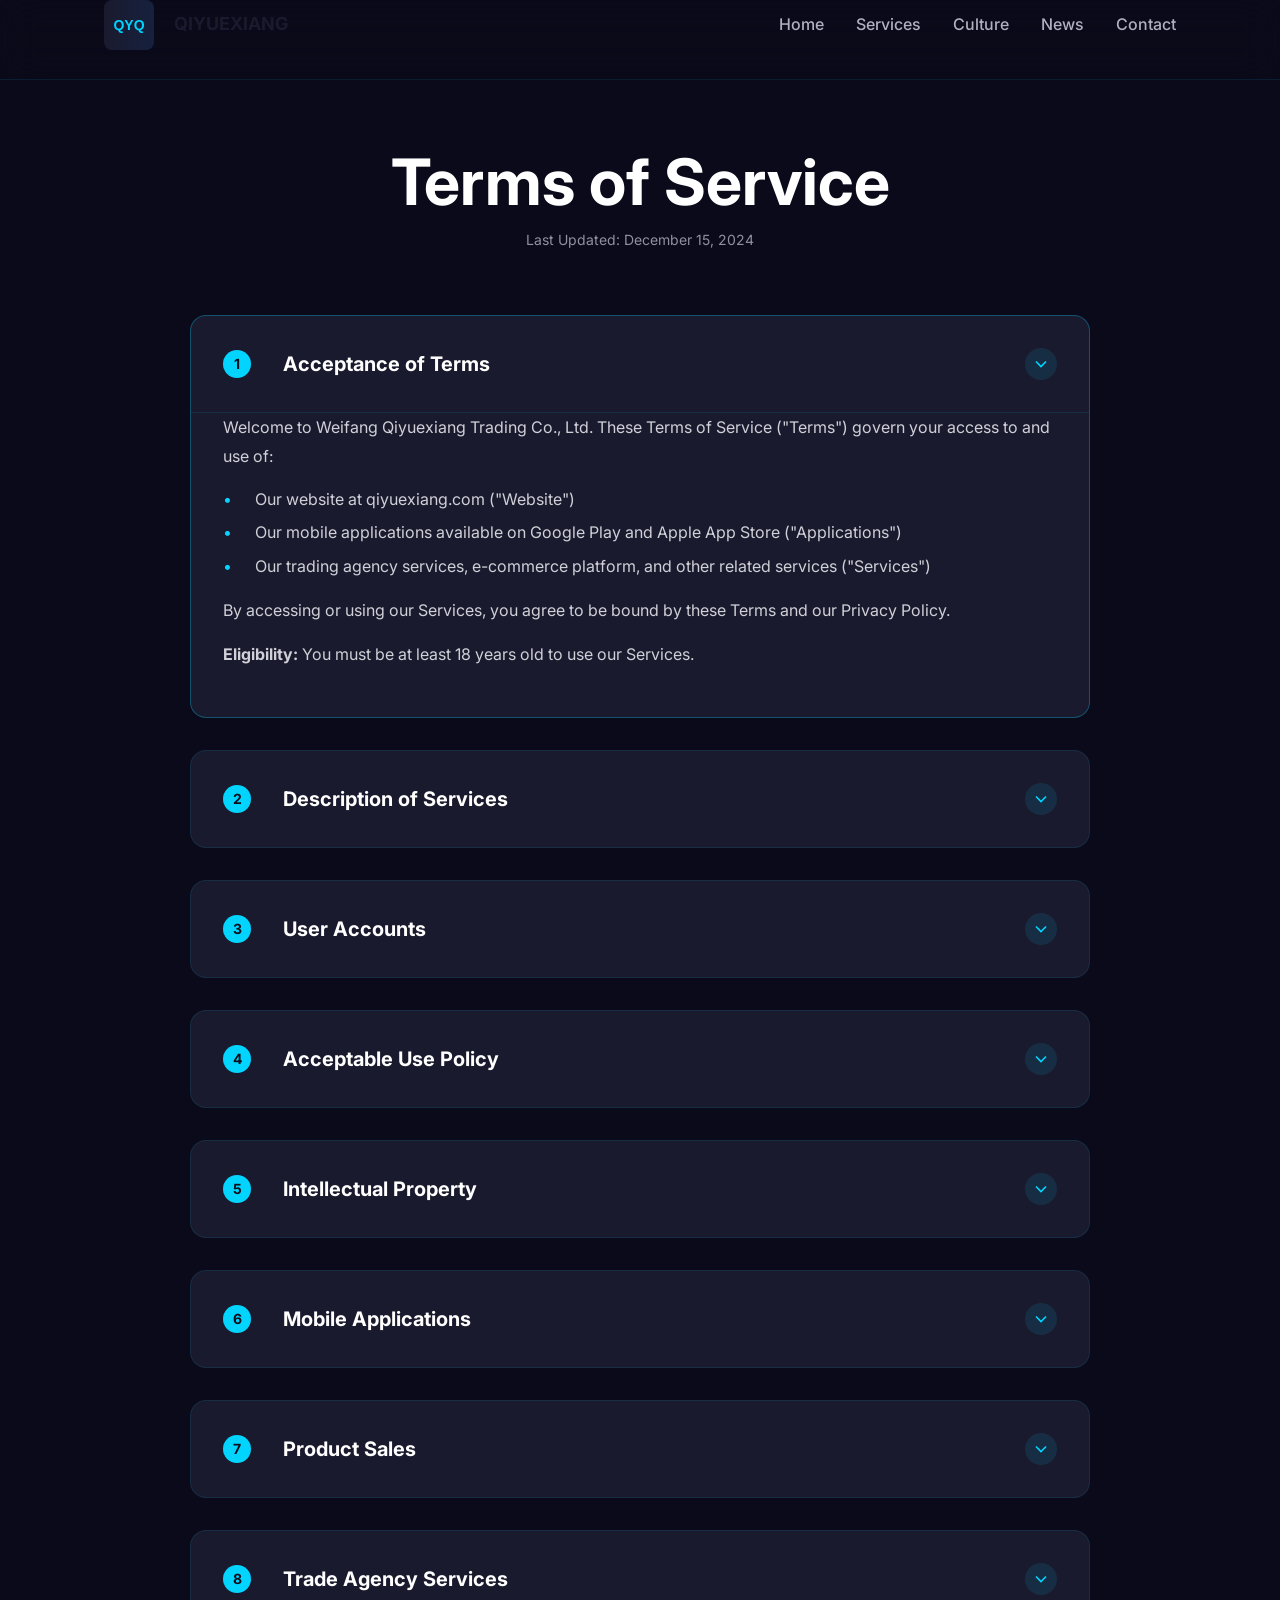
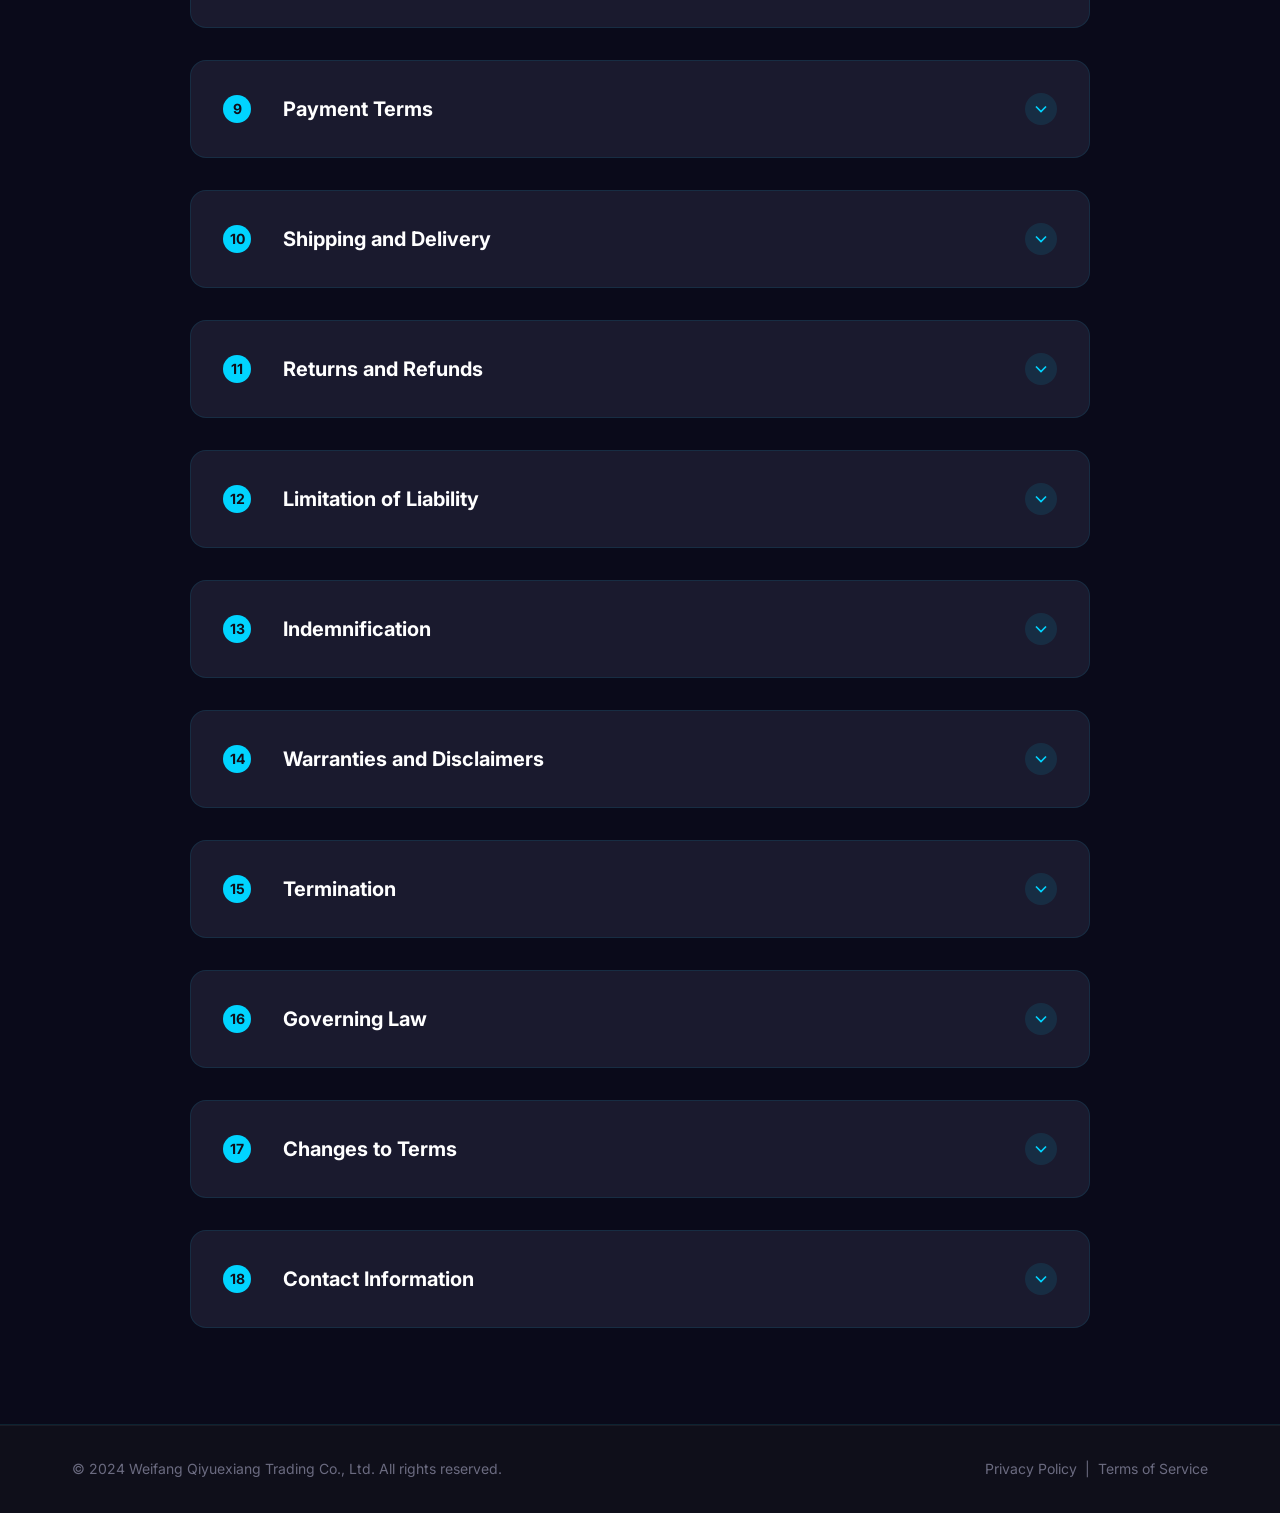
==== commit 16ac27b1: "1" ====
--- a/terms.html
+++ b/terms.html
@@ -33,7 +33,7 @@
                             </linearGradient>
                         </defs>
                         <rect x="0" y="0" width="50" height="50" rx="8" fill="url(#logoGradient)"/>
-<text x="25" y="30" font-family="Arial, sans-serif" font-weight="700" font-size="14" fill="#00d4ff" text-anchor="middle">QYQ</text>
+                        <text x="25" y="30" font-family="Arial, sans-serif" font-weight="700" font-size="14" fill="#00d4ff" text-anchor="middle">QYQ</text>
                         <text x="70" y="30" font-family="Inter" font-weight="700" font-size="18" fill="#1a1a2e">QIYUEXIANG</text>
                     </svg>
                 </a>
@@ -62,409 +62,472 @@
                 <h1>Terms of Service</h1>
                 <p class="last-updated">Last Updated: December 15, 2024</p>
                 
-                <div class="toc">
-                    <h2>Table of Contents</h2>
-                    <ol>
-                        <li><a href="#acceptance">Acceptance of Terms</a></li>
-                        <li><a href="#services">Description of Services</a></li>
-                        <li><a href="#account">User Accounts and Registration</a></li>
-                        <li><a href="#usage">Acceptable Use Policy</a></li>
-                        <li><a href="#intellectual-property">Intellectual Property Rights</a></li>
-                        <li><a href="#mobile-apps">Mobile Applications</a></li>
-                        <li><a href="#products">Product Sales and E-Commerce</a></li>
-                        <li><a href="#trade-services">Trade Agency Services</a></li>
-                        <li><a href="#payment">Payment Terms</a></li>
-                        <li><a href="#shipping">Shipping and Delivery</a></li>
-                        <li><a href="#returns">Returns and Refunds</a></li>
-                        <li><a href="#liability">Limitation of Liability</a></li>
-                        <li><a href="#indemnification">Indemnification</a></li>
-                        <li><a href="#warranties">Warranties and Disclaimers</a></li>
-                        <li><a href="#termination">Termination</a></li>
-                        <li><a href="#governing-law">Governing Law and Dispute Resolution</a></li>
-                        <li><a href="#changes">Changes to Terms</a></li>
-                        <li><a href="#contact">Contact Information</a></li>
-                    </ol>
-                </div>
-
-                <div class="legal-section" id="acceptance">
-                    <h2>1. Acceptance of Terms</h2>
-                    <p>Welcome to Weifang Qiyuexiang Trading Co., Ltd. These Terms of Service ("Terms") govern your access to and use of:</p>
-                    <ul>
-                        <li>Our website at qiyuexiang.com ("Website")</li>
-                        <li>Our mobile applications available on Google Play and Apple App Store ("Applications")</li>
-                        <li>Our trading agency services, e-commerce platform, and other related services ("Services")</li>
-                    </ul>
-                    
-                    <h3>1.1 Agreement to Terms</h3>
-                    <p>By accessing or using our Services, you agree to be bound by these Terms and our Privacy Policy. If you do not agree to these Terms, you may not access or use our Services.</p>
-                    
-                    <h3>1.2 Eligibility</h3>
-                    <p>You must be at least 18 years old (or the age of legal majority in your jurisdiction) to use our Services. By using our Services, you represent and warrant that you meet this requirement.</p>
-                    
-                    <h3>1.3 Additional Terms</h3>
-                    <p>Certain features or services may be subject to additional terms and conditions. Such additional terms are incorporated by reference into these Terms.</p>
-                </div>
-
-                <div class="legal-section" id="services">
-                    <h2>2. Description of Services</h2>
-                    <p>Weifang Qiyuexiang Trading Co., Ltd provides the following services:</p>
-                    
-                    <h3>2.1 Trade Agency Services</h3>
-                    <ul>
-                        <li>Domestic and international trade agency services</li>
-                        <li>Import and export documentation handling</li>
-                        <li>Customs clearance assistance</li>
-                        <li>Trade consultation and advisory services</li>
-                    </ul>
-                    
-                    <h3>2.2 Mobile Applications</h3>
-                    <ul>
-                        <li>Mobile management applications available on Google Play and Apple App Store</li>
-                        <li>Business management and inventory tracking tools</li>
-                        <li>Analytics and reporting features</li>
-                        <li>Cloud-based data synchronization</li>
-                    </ul>
-                    
-                    <h3>2.3 E-Commerce Platform</h3>
-                    <ul>
-                        <li>Internet sales of daily necessities</li>
-                        <li>Electronics and smart devices</li>
-                        <li>Fashion apparel and accessories</li>
-                        <li>Hardware and building materials</li>
-                        <li>Agricultural products</li>
-                        <li>Food products (with proper licensing)</li>
-                    </ul>
-                    
-                    <h3>2.4 Logistics Services</h3>
-                    <ul>
-                        <li>Domestic and international freight forwarding</li>
-                        <li>Warehousing and storage solutions</li>
-                        <li>Loading and unloading services</li>
-                        <li>Distribution and delivery services</li>
-                    </ul>
-                    
-                    <h3>2.5 Exhibition Marketing</h3>
-                    <ul>
-                        <li>Trade show planning and execution</li>
-                        <li>Marketing event organization</li>
-                        <li>Booth design and setup services</li>
-                    </ul>
-                </div>
-
-                <div class="legal-section" id="account">
-                    <h2>3. User Accounts and Registration</h2>
-                    
-                    <h3>3.1 Account Creation</h3>
-                    <p>To access certain features, you may need to create an account. You agree to provide accurate, current, and complete information during registration.</p>
-                    
-                    <h3>3.2 Account Security</h3>
-                    <p>You are responsible for:</p>
-                    <ul>
-                        <li>Maintaining the confidentiality of your login credentials</li>
-                        <li>All activities that occur under your account</li>
-                        <li>Notifying us immediately of any unauthorized use</li>
-                        <li>Using a strong password and updating it regularly</li>
-                    </ul>
-                    
-                    <h3>3.3 Account Termination</h3>
-                    <p>We reserve the right to suspend or terminate accounts that violate these Terms or engage in prohibited activities.</p>
-                </div>
-
-                <div class="legal-section" id="usage">
-                    <h2>4. Acceptable Use Policy</h2>
-                    
-                    <h3>4.1 Permitted Uses</h3>
-                    <p>You may use our Services only for lawful purposes and in accordance with these Terms.</p>
-                    
-                    <h3>4.2 Prohibited Activities</h3>
-                    <p>You agree NOT to:</p>
-                    <ul>
-                        <li>Violate any applicable laws or regulations</li>
-                        <li>Infringe on intellectual property rights</li>
-                        <li>Distribute malware or harmful code</li>
-                        <li>Attempt to gain unauthorized access to our systems</li>
-                        <li>Harass, abuse, or harm other users</li>
-                        <li>Impersonate any person or entity</li>
-                        <li>Send spam or unsolicited communications</li>
-                        <li>Use automated tools to scrape or harvest data</li>
-                        <li>Interfere with the normal operation of our Services</li>
-                        <li>Engage in any activity that could compromise security</li>
-                    </ul>
-                    
-                    <h3>4.3 Content Standards</h3>
-                    <p>Any content you submit must be accurate, lawful, and not violate the rights of others.</p>
-                </div>
-
-                <div class="legal-section" id="intellectual-property">
-                    <h2>5. Intellectual Property Rights</h2>
-                    
-                    <h3>5.1 Our Intellectual Property</h3>
-                    <p>Our Services and all content, features, and functionality (including but not limited to text, graphics, logos, icons, images, audio clips, digital downloads, data compilations, and software) are owned by us or our licensors and are protected by copyright, trademark, and other intellectual property laws.</p>
-                    
-                    <h3>5.2 Trademarks</h3>
-                    <p>"Qiyuexiang" and our logo are trademarks of Weifang Qiyuexiang Trading Co., Ltd. You may not use our trademarks without our prior written permission.</p>
-                    
-                    <h3>5.3 User Content</h3>
-                    <p>You retain ownership of content you submit. By submitting content, you grant us a worldwide, non-exclusive, royalty-free license to use, reproduce, modify, and distribute your content in connection with providing our Services.</p>
-                    
-                    <h3>5.4 DMCA Compliance</h3>
-                    <p>We respect intellectual property rights and comply with the Digital Millennium Copyright Act. If you believe your copyright has been infringed, please contact us with the required information.</p>
-                </div>
-
-                <div class="legal-section" id="mobile-apps">
-                    <h2>6. Mobile Applications</h2>
-                    
-                    <h3>6.1 App Store Terms</h3>
-                    <p>Our mobile applications are available through Google Play Store and Apple App Store. Your use of our apps is subject to:</p>
-                    <ul>
-                        <li>Google Play Developer Distribution Agreement</li>
-                        <li>Apple App Store Review Guidelines</li>
-                        <li>Respective platform terms of service</li>
-                    </ul>
-                    
-                    <h3>6.2 App Updates</h3>
-                    <p>We may automatically check for updates and download them. You consent to receiving updates as part of using our Applications.</p>
-                    
-                    <h3>6.3 App Permissions</h3>
-                    <p>Our applications may request various permissions. These permissions are needed for core functionality and can be managed through your device settings.</p>
-                    
-                    <h3>6.4 App Availability</h3>
-                    <p>We do not guarantee that our applications will be available in all markets or languages. Availability may vary by region.</p>
-                    
-                    <h3>6.5 Third-Party Services</h3>
-                    <p>Our applications may integrate third-party services. Use of such services is subject to the respective third-party terms.</p>
-                </div>
-
-                <div class="legal-section" id="products">
-                    <h2>7. Product Sales and E-Commerce</h2>
-                    
-                    <h3>7.1 Product Information</h3>
-                    <p>We strive to display accurate product information, including descriptions, images, and pricing. However, we do not warrant that product information is accurate, complete, or error-free.</p>
-                    
-                    <h3>7.2 Pricing</h3>
-                    <p>Prices are subject to change without notice. We reserve the right to correct pricing errors and cancel orders placed at incorrect prices.</p>
-                    
-                    <h3>7.3 Product Availability</h3>
-                    <p>Product availability is subject to stock levels. We reserve the right to limit quantities or cancel orders for any reason.</p>
-                    
-                    <h3>7.4 Product Descriptions</h3>
-                    <p>We sell various products including daily necessities, electronics, apparel, hardware, agricultural products, and food products. Some products may require age verification or special licensing.</p>
-                    
-                    <h3>7.5 Food Products</h3>
-                    <p>Food products are sold with proper food safety certifications and in compliance with applicable food regulations. Customers are responsible for reviewing product information and allergen disclosures.</p>
-                </div>
-
-                <div class="legal-section" id="trade-services">
-                    <h2>8. Trade Agency Services</h2>
-                    
-                    <h3>8.1 Scope of Services</h3>
-                    <p>Our trade agency services include facilitating import and export transactions, handling documentation, coordinating logistics, and providing consultation services.</p>
-                    
-                    <h3>8.2 Client Responsibilities</h3>
-                    <p>Clients utilizing our trade agency services must:</p>
-                    <ul>
-                        <li>Provide accurate and complete information</li>
-                        <li>Ensure compliance with applicable import/export regulations</li>
-                        <li>Obtain necessary licenses and permits</li>
-                        <li>Pay applicable fees and charges</li>
-                    </ul>
-                    
-                    <h3>8.3 Import/Export Compliance</h3>
-                    <p>Clients are responsible for ensuring their transactions comply with all applicable import/export laws, sanctions, and trade regulations.</p>
-                    
-                    <h3>8.4 Fees and Commissions</h3>
-                    <p>Fees for trade agency services are agreed upon in separate service agreements. Standard commission rates and service charges apply as quoted.</p>
-                </div>
-
-                <div class="legal-section" id="payment">
-                    <h2>9. Payment Terms</h2>
-                    
-                    <h3>9.1 Payment Methods</h3>
-                    <p>We accept various payment methods including credit cards, debit cards, bank transfers, and other payment options as may be available.</p>
-                    
-                    <h3>9.2 Currency</h3>
-                    <p>Transactions are processed in the currency specified at checkout. Currency conversion fees may apply for international transactions.</p>
-                    
-                    <h3>9.3 Payment Security</h3>
-                    <p>We use industry-standard security measures to protect payment information. However, we are not responsible for payment issues caused by third-party payment processors.</p>
-                    
-                    <h3>9.4 Payment Authorization</h3>
-                    <p>By providing payment information, you authorize us to charge the specified amount for the products or services ordered.</p>
-                    
-                    <h3>9.5 Late Payments</h3>
-                    <p>For business accounts, late payments may incur interest charges as specified in the service agreement.</p>
-                </div>
-
-                <div class="legal-section" id="shipping">
-                    <h2>10. Shipping and Delivery</h2>
-                    
-                    <h3>10.1 Shipping Methods</h3>
-                    <p>We offer various shipping methods including standard shipping, express shipping, and freight forwarding for large orders.</p>
-                    
-                    <h3>10.2 Delivery Times</h3>
-                    <p>Delivery times are estimates and may vary based on destination, shipping method, and product availability. We do not guarantee specific delivery dates.</p>
-                    
-                    <h3>10.3 Shipping Costs</h3>
-                    <p>Shipping costs are calculated based on weight, dimensions, destination, and shipping method. Applicable shipping fees are displayed at checkout.</p>
-                    
-                    <h3>10.4 International Shipping</h3>
-                    <p>For international orders, customers are responsible for:</p>
-                    <ul>
-                        <li>Customs duties, taxes, and import fees</li>
-                        <li>Compliance with local import regulations</li>
-                        <li>Providing required documentation</li>
-                    </ul>
-                    
-                    <h3>10.5 Risk of Loss</h3>
-                    <p>Risk of loss transfers to the customer upon delivery to the shipping carrier.</p>
-                </div>
-
-                <div class="legal-section" id="returns">
-                    <h2>11. Returns and Refunds</h2>
-                    
-                    <h3>11.1 Return Policy</h3>
-                    <p>Our return policy varies by product category. Generally:</p>
-                    <ul>
-                        <li>Unopened items may be returned within 30 days</li>
-                        <li>Defective products may be returned with documentation</li>
-                        <li>Customized or perishable items are non-returnable</li>
-                    </ul>
-                    
-                    <h3>11.2 Refund Process</h3>
-                    <p>Refunds are processed within 5-10 business days after receiving the returned item. Original shipping costs are non-refundable unless the return is due to our error.</p>
-                    
-                    <h3>11.3 Exchanges</h3>
-                    <p>We offer exchanges for items of equal value. Contact customer support to initiate an exchange.</p>
-                    
-                    <h3>11.4 Damaged or Defective Items</h3>
-                    <p>Report damaged or defective items within 48 hours of delivery with photographic evidence for resolution.</p>
-                </div>
-
-                <div class="legal-section" id="liability">
-                    <h2>12. Limitation of Liability</h2>
-                    
-                    <h3>12.1 Exclusion of Damages</h3>
-                    <p>TO THE MAXIMUM EXTENT PERMITTED BY LAW, WE SHALL NOT BE LIABLE FOR ANY INDIRECT, INCIDENTAL, SPECIAL, CONSEQUENTIAL, OR PUNITIVE DAMAGES, INCLUDING BUT NOT LIMITED TO:</p>
-                    <ul>
-                        <li>Loss of profits, revenue, or data</li>
-                        <li>Business interruption losses</li>
-                        <li>Cost of substitute goods or services</li>
-                        <li>Reputation damage</li>
-                    </ul>
-                    
-                    <h3>12.2 Cap on Liability</h3>
-                    <p>Our total liability for any claims arising from these Terms shall not exceed the amount you paid us in the 12 months preceding the claim.</p>
-                    
-                    <h3>12.3 Exceptions</h3>
-                    <p>These limitations do not apply to damages caused by:</p>
-                    <ul>
-                        <li>Our gross negligence or willful misconduct</li>
-                        <li>Fraud or fraudulent misrepresentation</li>
-                        <li>Death or personal injury</li>
-                    </ul>
-                </div>
-
-                <div class="legal-section" id="indemnification">
-                    <h2>13. Indemnification</h2>
-                    <p>You agree to indemnify, defend, and hold harmless Weifang Qiyuexiang Trading Co., Ltd, its officers, directors, employees, and agents from and against any claims, damages, losses, liabilities, costs, and expenses (including reasonable attorneys' fees) arising from:</p>
-                    <ul>
-                        <li>Your use of our Services</li>
-                        <li>Your violation of these Terms</li>
-                        <li>Your violation of any third-party rights</li>
-                        <li>Your unlawful or improper conduct</li>
-                    </ul>
-                </div>
-
-                <div class="legal-section" id="warranties">
-                    <h2>14. Warranties and Disclaimers</h2>
-                    
-                    <h3>14.1 Our Warranties</h3>
-                    <p>We warrant that:</p>
-                    <ul>
-                        <li>Our Services will be provided with reasonable skill and care</li>
-                        <li>We have the right to provide the Services</li>
-                        <li>Our Services will conform to any agreed specifications</li>
-                    </ul>
-                    
-                    <h3>14.2 Disclaimer of Warranties</h3>
-                    <p>TO THE MAXIMUM EXTENT PERMITTED BY LAW, OUR SERVICES ARE PROVIDED "AS IS" AND "AS AVAILABLE" WITHOUT WARRANTIES OF ANY KIND, WHETHER EXPRESS, IMPLIED, OR STATUTORY, INCLUDING WARRANTIES OF:</p>
-                    <ul>
-                        <li>Merchantability</li>
-                        <li>Fitness for a particular purpose</li>
-                        <li>Non-infringement</li>
-                        <li>Accuracy</li>
-                        <li>Reliability</li>
-                    </ul>
-                    
-                    <h3>14.3 Third-Party Services</h3>
-                    <p>We do not warrant third-party products, services, or websites linked from our Services.</p>
-                </div>
-
-                <div class="legal-section" id="termination">
-                    <h2>15. Termination</h2>
-                    
-                    <h3>15.1 Termination by You</h3>
-                    <p>You may terminate your account at any time by contacting us or using the account closure feature in your account settings.</p>
-                    
-                    <h3>15.2 Termination by Us</h3>
-                    <p>We may terminate or suspend your access immediately, without prior notice, for any reason, including breach of these Terms.</p>
-                    
-                    <h3>15.3 Effects of Termination</h3>
-                    <p>Upon termination:</p>
-                    <ul>
-                        <li>Your right to use the Services ceases immediately</li>
-                        <li>We may delete your account and data</li>
-                        <li>Any outstanding payments remain due</li>
-                        <li>Provisions that by their nature should survive termination shall survive</li>
-                    </ul>
-                </div>
-
-                <div class="legal-section" id="governing-law">
-                    <h2>16. Governing Law and Dispute Resolution</h2>
-                    
-                    <h3>16.1 Governing Law</h3>
-                    <p>These Terms shall be governed by and construed in accordance with the laws of the People's Republic of China, without regard to its conflict of law provisions.</p>
-                    
-                    <h3>16.2 Dispute Resolution</h3>
-                    <p>Any dispute arising from these Terms shall be resolved through:</p>
-                    <ul>
-                        <li>Good faith negotiations between the parties</li>
-                        <li>Mediation if negotiation fails</li>
-                        <li>Arbitration under the rules of the selected arbitration institution</li>
-                    </ul>
-                    
-                    <h3>16.3 Jurisdiction</h3>
-                    <p>Any legal action shall be brought in the courts located in Weifang, Shandong Province, China.</p>
-                    
-                    <h3>16.4 Waiver of Jury Trial</h3>
-                    <p>YOU HEREBY WAIVE YOUR RIGHT TO A JURY TRIAL IN ANY PROCEEDING ARISING OUT OF THESE TERMS.</p>
-                </div>
-
-                <div class="legal-section" id="changes">
-                    <h2>17. Changes to Terms</h2>
-                    <p>We may modify these Terms at any time. When we make material changes:</p>
-                    <ul>
-                        <li>We will update the "Last Updated" date</li>
-                        <li>We will provide notice through our Website or Applications</li>
-                        <li>Your continued use after changes constitutes acceptance</li>
-                    </ul>
-                    <p>We encourage you to review these Terms periodically.</p>
-                </div>
-
-                <div class="legal-section" id="contact">
-                    <h2>18. Contact Information</h2>
-                    <p>For questions about these Terms of Service, please contact us:</p>
-                    
-                    <h3>Weifang Qiyuexiang Trading Co., Ltd</h3>
-                    <p>
-                        Address: 1000 meters west of the intersection of Changqing Street and Heping South Road,<br>
-                        Junbukou Comprehensive Project Area, Wangliu Street,<br>
-                        Weifang, Shandong Province, China 261000
-                    </p>
-                    <p>
-                        Email: <a href="mailto:support@qiyuexiang.com">support@qiyuexiang.com</a><br>
-                        Business Inquiries: <a href="mailto:guoqiang@qiyuexiang.com">guoqiang@qiyuexiang.com</a>
-                    </p>
+                <div class="legal-cards">
+                    <!-- Card 1 -->
+                    <div class="legal-card highlight">
+                        <div class="legal-card-header">
+                            <div class="legal-card-title">
+                                <span class="legal-card-number">1</span>
+                                <h2>Acceptance of Terms</h2>
+                            </div>
+                            <div class="legal-card-toggle">
+                                <svg viewBox="0 0 24 24" width="20" height="20" fill="none" stroke="currentColor" stroke-width="2">
+                                    <path d="M6 9l6 6 6-6"/>
+                                </svg>
+                            </div>
+                        </div>
+                        <div class="legal-card-content">
+                            <div class="legal-card-body">
+                                <p>Welcome to Weifang Qiyuexiang Trading Co., Ltd. These Terms of Service ("Terms") govern your access to and use of:</p>
+                                <ul>
+                                    <li>Our website at qiyuexiang.com ("Website")</li>
+                                    <li>Our mobile applications available on Google Play and Apple App Store ("Applications")</li>
+                                    <li>Our trading agency services, e-commerce platform, and other related services ("Services")</li>
+                                </ul>
+                                <p>By accessing or using our Services, you agree to be bound by these Terms and our Privacy Policy.</p>
+                                <p><strong>Eligibility:</strong> You must be at least 18 years old to use our Services.</p>
+                            </div>
+                        </div>
+                    </div>
+
+                    <!-- Card 2 -->
+                    <div class="legal-card">
+                        <div class="legal-card-header">
+                            <div class="legal-card-title">
+                                <span class="legal-card-number">2</span>
+                                <h2>Description of Services</h2>
+                            </div>
+                            <div class="legal-card-toggle">
+                                <svg viewBox="0 0 24 24" width="20" height="20" fill="none" stroke="currentColor" stroke-width="2">
+                                    <path d="M6 9l6 6 6-6"/>
+                                </svg>
+                            </div>
+                        </div>
+                        <div class="legal-card-content">
+                            <div class="legal-card-body">
+                                <p>Weifang Qiyuexiang Trading Co., Ltd provides the following services:</p>
+                                <h3>Trade Agency Services</h3>
+                                <ul>
+                                    <li>Domestic and international trade agency services</li>
+                                    <li>Import and export documentation handling</li>
+                                    <li>Customs clearance assistance</li>
+                                    <li>Trade consultation and advisory services</li>
+                                </ul>
+                                <h3>E-Commerce Platform</h3>
+                                <ul>
+                                    <li>Internet sales of daily necessities</li>
+                                    <li>Electronics and smart devices</li>
+                                    <li>Fashion apparel and accessories</li>
+                                    <li>Hardware and building materials</li>
+                                    <li>Agricultural and food products</li>
+                                </ul>
+                                <h3>Logistics Services</h3>
+                                <ul>
+                                    <li>Domestic and international freight forwarding</li>
+                                    <li>Warehousing and storage solutions</li>
+                                    <li>Distribution and delivery services</li>
+                                </ul>
+                            </div>
+                        </div>
+                    </div>
+
+                    <!-- Card 3 -->
+                    <div class="legal-card">
+                        <div class="legal-card-header">
+                            <div class="legal-card-title">
+                                <span class="legal-card-number">3</span>
+                                <h2>User Accounts</h2>
+                            </div>
+                            <div class="legal-card-toggle">
+                                <svg viewBox="0 0 24 24" width="20" height="20" fill="none" stroke="currentColor" stroke-width="2">
+                                    <path d="M6 9l6 6 6-6"/>
+                                </svg>
+                            </div>
+                        </div>
+                        <div class="legal-card-content">
+                            <div class="legal-card-body">
+                                <h3>Account Creation</h3>
+                                <p>To access certain features, you may need to create an account. You agree to provide accurate, current, and complete information during registration.</p>
+                                <h3>Account Security</h3>
+                                <p>You are responsible for:</p>
+                                <ul>
+                                    <li>Maintaining the confidentiality of your login credentials</li>
+                                    <li>All activities that occur under your account</li>
+                                    <li>Notifying us immediately of any unauthorized use</li>
+                                    <li>Using a strong password and updating it regularly</li>
+                                </ul>
+                            </div>
+                        </div>
+                    </div>
+
+                    <!-- Card 4 -->
+                    <div class="legal-card">
+                        <div class="legal-card-header">
+                            <div class="legal-card-title">
+                                <span class="legal-card-number">4</span>
+                                <h2>Acceptable Use Policy</h2>
+                            </div>
+                            <div class="legal-card-toggle">
+                                <svg viewBox="0 0 24 24" width="20" height="20" fill="none" stroke="currentColor" stroke-width="2">
+                                    <path d="M6 9l6 6 6-6"/>
+                                </svg>
+                            </div>
+                        </div>
+                        <div class="legal-card-content">
+                            <div class="legal-card-body">
+                                <p>You may use our Services only for lawful purposes and in accordance with these Terms.</p>
+                                <p><strong>Prohibited Activities:</strong></p>
+                                <ul>
+                                    <li>Violate any applicable laws or regulations</li>
+                                    <li>Infringe on intellectual property rights</li>
+                                    <li>Distribute malware or harmful code</li>
+                                    <li>Attempt to gain unauthorized access to our systems</li>
+                                    <li>Harass, abuse, or harm other users</li>
+                                    <li>Send spam or unsolicited communications</li>
+                                    <li>Interfere with the normal operation of our Services</li>
+                                </ul>
+                            </div>
+                        </div>
+                    </div>
+
+                    <!-- Card 5 -->
+                    <div class="legal-card">
+                        <div class="legal-card-header">
+                            <div class="legal-card-title">
+                                <span class="legal-card-number">5</span>
+                                <h2>Intellectual Property</h2>
+                            </div>
+                            <div class="legal-card-toggle">
+                                <svg viewBox="0 0 24 24" width="20" height="20" fill="none" stroke="currentColor" stroke-width="2">
+                                    <path d="M6 9l6 6 6-6"/>
+                                </svg>
+                            </div>
+                        </div>
+                        <div class="legal-card-content">
+                            <div class="legal-card-body">
+                                <p>Our Services and all content, features, and functionality are owned by us or our licensors and are protected by copyright, trademark, and other intellectual property laws.</p>
+                                <p><strong>Trademarks:</strong> "Qiyuexiang" and our logo are trademarks of Weifang Qiyuexiang Trading Co., Ltd. You may not use our trademarks without our prior written permission.</p>
+                                <p><strong>User Content:</strong> You retain ownership of content you submit. By submitting content, you grant us a worldwide, non-exclusive, royalty-free license to use, reproduce, modify, and distribute your content.</p>
+                            </div>
+                        </div>
+                    </div>
+
+                    <!-- Card 6 -->
+                    <div class="legal-card">
+                        <div class="legal-card-header">
+                            <div class="legal-card-title">
+                                <span class="legal-card-number">6</span>
+                                <h2>Mobile Applications</h2>
+                            </div>
+                            <div class="legal-card-toggle">
+                                <svg viewBox="0 0 24 24" width="20" height="20" fill="none" stroke="currentColor" stroke-width="2">
+                                    <path d="M6 9l6 6 6-6"/>
+                                </svg>
+                            </div>
+                        </div>
+                        <div class="legal-card-content">
+                            <div class="legal-card-body">
+                                <p>Our mobile applications are available through Google Play Store and Apple App Store. Your use of our apps is subject to:</p>
+                                <ul>
+                                    <li>Google Play Developer Distribution Agreement</li>
+                                    <li>Apple App Store Review Guidelines</li>
+                                    <li>Respective platform terms of service</li>
+                                </ul>
+                                <p>We may automatically check for updates and download them. You consent to receiving updates as part of using our Applications.</p>
+                            </div>
+                        </div>
+                    </div>
+
+                    <!-- Card 7 -->
+                    <div class="legal-card">
+                        <div class="legal-card-header">
+                            <div class="legal-card-title">
+                                <span class="legal-card-number">7</span>
+                                <h2>Product Sales</h2>
+                            </div>
+                            <div class="legal-card-toggle">
+                                <svg viewBox="0 0 24 24" width="20" height="20" fill="none" stroke="currentColor" stroke-width="2">
+                                    <path d="M6 9l6 6 6-6"/>
+                                </svg>
+                            </div>
+                        </div>
+                        <div class="legal-card-content">
+                            <div class="legal-card-body">
+                                <p><strong>Product Information:</strong> We strive to display accurate product information, but do not warrant that product information is accurate, complete, or error-free.</p>
+                                <p><strong>Pricing:</strong> Prices are subject to change without notice. We reserve the right to correct pricing errors.</p>
+                                <p><strong>Product Availability:</strong> Product availability is subject to stock levels. We reserve the right to limit quantities or cancel orders.</p>
+                            </div>
+                        </div>
+                    </div>
+
+                    <!-- Card 8 -->
+                    <div class="legal-card">
+                        <div class="legal-card-header">
+                            <div class="legal-card-title">
+                                <span class="legal-card-number">8</span>
+                                <h2>Trade Agency Services</h2>
+                            </div>
+                            <div class="legal-card-toggle">
+                                <svg viewBox="0 0 24 24" width="20" height="20" fill="none" stroke="currentColor" stroke-width="2">
+                                    <path d="M6 9l6 6 6-6"/>
+                                </svg>
+                            </div>
+                        </div>
+                        <div class="legal-card-content">
+                            <div class="legal-card-body">
+                                <p>Our trade agency services include facilitating import and export transactions, handling documentation, coordinating logistics, and providing consultation services.</p>
+                                <p><strong>Client Responsibilities:</strong></p>
+                                <ul>
+                                    <li>Provide accurate and complete information</li>
+                                    <li>Ensure compliance with applicable import/export regulations</li>
+                                    <li>Obtain necessary licenses and permits</li>
+                                    <li>Pay applicable fees and charges</li>
+                                </ul>
+                            </div>
+                        </div>
+                    </div>
+
+                    <!-- Card 9 -->
+                    <div class="legal-card">
+                        <div class="legal-card-header">
+                            <div class="legal-card-title">
+                                <span class="legal-card-number">9</span>
+                                <h2>Payment Terms</h2>
+                            </div>
+                            <div class="legal-card-toggle">
+                                <svg viewBox="0 0 24 24" width="20" height="20" fill="none" stroke="currentColor" stroke-width="2">
+                                    <path d="M6 9l6 6 6-6"/>
+                                </svg>
+                            </div>
+                        </div>
+                        <div class="legal-card-content">
+                            <div class="legal-card-body">
+                                <p><strong>Payment Methods:</strong> We accept various payment methods including credit cards, debit cards, bank transfers, and other payment options.</p>
+                                <p><strong>Currency:</strong> Transactions are processed in the currency specified at checkout.</p>
+                                <p><strong>Payment Security:</strong> We use industry-standard security measures to protect payment information.</p>
+                                <p><strong>Late Payments:</strong> For business accounts, late payments may incur interest charges as specified in the service agreement.</p>
+                            </div>
+                        </div>
+                    </div>
+
+                    <!-- Card 10 -->
+                    <div class="legal-card">
+                        <div class="legal-card-header">
+                            <div class="legal-card-title">
+                                <span class="legal-card-number">10</span>
+                                <h2>Shipping and Delivery</h2>
+                            </div>
+                            <div class="legal-card-toggle">
+                                <svg viewBox="0 0 24 24" width="20" height="20" fill="none" stroke="currentColor" stroke-width="2">
+                                    <path d="M6 9l6 6 6-6"/>
+                                </svg>
+                            </div>
+                        </div>
+                        <div class="legal-card-content">
+                            <div class="legal-card-body">
+                                <p><strong>Shipping Methods:</strong> We offer various shipping methods including standard shipping, express shipping, and freight forwarding.</p>
+                                <p><strong>Delivery Times:</strong> Delivery times are estimates and may vary based on destination and product availability.</p>
+                                <p><strong>International Shipping:</strong> For international orders, customers are responsible for customs duties, taxes, and import fees.</p>
+                            </div>
+                        </div>
+                    </div>
+
+                    <!-- Card 11 -->
+                    <div class="legal-card">
+                        <div class="legal-card-header">
+                            <div class="legal-card-title">
+                                <span class="legal-card-number">11</span>
+                                <h2>Returns and Refunds</h2>
+                            </div>
+                            <div class="legal-card-toggle">
+                                <svg viewBox="0 0 24 24" width="20" height="20" fill="none" stroke="currentColor" stroke-width="2">
+                                    <path d="M6 9l6 6 6-6"/>
+                                </svg>
+                            </div>
+                        </div>
+                        <div class="legal-card-content">
+                            <div class="legal-card-body">
+                                <p><strong>Return Policy:</strong></p>
+                                <ul>
+                                    <li>Unopened items may be returned within 30 days</li>
+                                    <li>Defective products may be returned with documentation</li>
+                                    <li>Customized or perishable items are non-returnable</li>
+                                </ul>
+                                <p><strong>Refund Process:</strong> Refunds are processed within 5-10 business days after receiving the returned item. Original shipping costs are non-refundable unless the return is due to our error.</p>
+                            </div>
+                        </div>
+                    </div>
+
+                    <!-- Card 12 -->
+                    <div class="legal-card">
+                        <div class="legal-card-header">
+                            <div class="legal-card-title">
+                                <span class="legal-card-number">12</span>
+                                <h2>Limitation of Liability</h2>
+                            </div>
+                            <div class="legal-card-toggle">
+                                <svg viewBox="0 0 24 24" width="20" height="20" fill="none" stroke="currentColor" stroke-width="2">
+                                    <path d="M6 9l6 6 6-6"/>
+                                </svg>
+                            </div>
+                        </div>
+                        <div class="legal-card-content">
+                            <div class="legal-card-body">
+                                <p>TO THE MAXIMUM EXTENT PERMITTED BY LAW, WE SHALL NOT BE LIABLE FOR ANY INDIRECT, INCIDENTAL, SPECIAL, CONSEQUENTIAL, OR PUNITIVE DAMAGES, INCLUDING:</p>
+                                <ul>
+                                    <li>Loss of profits, revenue, or data</li>
+                                    <li>Business interruption losses</li>
+                                    <li>Cost of substitute goods or services</li>
+                                </ul>
+                                <p>Our total liability shall not exceed the amount you paid us in the 12 months preceding the claim.</p>
+                            </div>
+                        </div>
+                    </div>
+
+                    <!-- Card 13 -->
+                    <div class="legal-card">
+                        <div class="legal-card-header">
+                            <div class="legal-card-title">
+                                <span class="legal-card-number">13</span>
+                                <h2>Indemnification</h2>
+                            </div>
+                            <div class="legal-card-toggle">
+                                <svg viewBox="0 0 24 24" width="20" height="20" fill="none" stroke="currentColor" stroke-width="2">
+                                    <path d="M6 9l6 6 6-6"/>
+                                </svg>
+                            </div>
+                        </div>
+                        <div class="legal-card-content">
+                            <div class="legal-card-body">
+                                <p>You agree to indemnify, defend, and hold harmless Weifang Qiyuexiang Trading Co., Ltd, its officers, directors, employees, and agents from and against any claims, damages, losses, liabilities, costs, and expenses arising from:</p>
+                                <ul>
+                                    <li>Your use of our Services</li>
+                                    <li>Your violation of these Terms</li>
+                                    <li>Your violation of any third-party rights</li>
+                                    <li>Your unlawful or improper conduct</li>
+                                </ul>
+                            </div>
+                        </div>
+                    </div>
+
+                    <!-- Card 14 -->
+                    <div class="legal-card">
+                        <div class="legal-card-header">
+                            <div class="legal-card-title">
+                                <span class="legal-card-number">14</span>
+                                <h2>Warranties and Disclaimers</h2>
+                            </div>
+                            <div class="legal-card-toggle">
+                                <svg viewBox="0 0 24 24" width="20" height="20" fill="none" stroke="currentColor" stroke-width="2">
+                                    <path d="M6 9l6 6 6-6"/>
+                                </svg>
+                            </div>
+                        </div>
+                        <div class="legal-card-content">
+                            <div class="legal-card-body">
+                                <p><strong>Our Warranties:</strong> We warrant that our Services will be provided with reasonable skill and care and will conform to any agreed specifications.</p>
+                                <p><strong>Disclaimer:</strong> TO THE MAXIMUM EXTENT PERMITTED BY LAW, OUR SERVICES ARE PROVIDED "AS IS" AND "AS AVAILABLE" WITHOUT WARRANTIES OF ANY KIND.</p>
+                            </div>
+                        </div>
+                    </div>
+
+                    <!-- Card 15 -->
+                    <div class="legal-card">
+                        <div class="legal-card-header">
+                            <div class="legal-card-title">
+                                <span class="legal-card-number">15</span>
+                                <h2>Termination</h2>
+                            </div>
+                            <div class="legal-card-toggle">
+                                <svg viewBox="0 0 24 24" width="20" height="20" fill="none" stroke="currentColor" stroke-width="2">
+                                    <path d="M6 9l6 6 6-6"/>
+                                </svg>
+                            </div>
+                        </div>
+                        <div class="legal-card-content">
+                            <div class="legal-card-body">
+                                <p><strong>Termination by You:</strong> You may terminate your account at any time by contacting us.</p>
+                                <p><strong>Termination by Us:</strong> We may terminate or suspend your access immediately, without prior notice, for any reason, including breach of these Terms.</p>
+                                <p><strong>Effects of Termination:</strong> Upon termination, your right to use the Services ceases immediately and we may delete your account and data.</p>
+                            </div>
+                        </div>
+                    </div>
+
+                    <!-- Card 16 -->
+                    <div class="legal-card">
+                        <div class="legal-card-header">
+                            <div class="legal-card-title">
+                                <span class="legal-card-number">16</span>
+                                <h2>Governing Law</h2>
+                            </div>
+                            <div class="legal-card-toggle">
+                                <svg viewBox="0 0 24 24" width="20" height="20" fill="none" stroke="currentColor" stroke-width="2">
+                                    <path d="M6 9l6 6 6-6"/>
+                                </svg>
+                            </div>
+                        </div>
+                        <div class="legal-card-content">
+                            <div class="legal-card-body">
+                                <p>These Terms shall be governed by and construed in accordance with the laws of the People's Republic of China.</p>
+                                <p><strong>Dispute Resolution:</strong> Any dispute shall be resolved through:</p>
+                                <ul>
+                                    <li>Good faith negotiations between the parties</li>
+                                    <li>Mediation if negotiation fails</li>
+                                    <li>Arbitration under the rules of the selected arbitration institution</li>
+                                </ul>
+                                <p>Any legal action shall be brought in the courts located in Weifang, Shandong Province, China.</p>
+                            </div>
+                        </div>
+                    </div>
+
+                    <!-- Card 17 -->
+                    <div class="legal-card">
+                        <div class="legal-card-header">
+                            <div class="legal-card-title">
+                                <span class="legal-card-number">17</span>
+                                <h2>Changes to Terms</h2>
+                            </div>
+                            <div class="legal-card-toggle">
+                                <svg viewBox="0 0 24 24" width="20" height="20" fill="none" stroke="currentColor" stroke-width="2">
+                                    <path d="M6 9l6 6 6-6"/>
+                                </svg>
+                            </div>
+                        </div>
+                        <div class="legal-card-content">
+                            <div class="legal-card-body">
+                                <p>We may modify these Terms at any time. When we make material changes:</p>
+                                <ul>
+                                    <li>We will update the "Last Updated" date</li>
+                                    <li>We will provide notice through our Website or Applications</li>
+                                    <li>Your continued use after changes constitutes acceptance</li>
+                                </ul>
+                            </div>
+                        </div>
+                    </div>
+
+                    <!-- Card 18 -->
+                    <div class="legal-card">
+                        <div class="legal-card-header">
+                            <div class="legal-card-title">
+                                <span class="legal-card-number">18</span>
+                                <h2>Contact Information</h2>
+                            </div>
+                            <div class="legal-card-toggle">
+                                <svg viewBox="0 0 24 24" width="20" height="20" fill="none" stroke="currentColor" stroke-width="2">
+                                    <path d="M6 9l6 6 6-6"/>
+                                </svg>
+                            </div>
+                        </div>
+                        <div class="legal-card-content">
+                            <div class="legal-card-body">
+                                <p>For questions about these Terms of Service, please contact us:</p>
+                                <p><strong>Weifang Qiyuexiang Trading Co., Ltd</strong></p>
+                                <p>Address: 1000 meters west of the intersection of Changqing Street and Heping South Road, Junbukou Comprehensive Project Area, Wangliu Street, Weifang, Shandong Province, China 261000</p>
+                                <p>Email: <a href="mailto:support@qiyuexiang.com">support@qiyuexiang.com</a><br>
+                                Business Inquiries: <a href="mailto:guoqiang@qiyuexiang.com">guoqiang@qiyuexiang.com</a></p>
+                            </div>
+                        </div>
+                    </div>
                 </div>
             </div>
         </div>
@@ -487,5 +550,14 @@
     </footer>
 
     <script src="js/main.js"></script>
+    <script>
+        // Legal Card Toggle Functionality
+        document.querySelectorAll('.legal-card-header').forEach(header => {
+            header.addEventListener('click', function() {
+                const card = this.closest('.legal-card');
+                card.classList.toggle('active');
+            });
+        });
+    </script>
 </body>
-</html>+</html>
--- a/css/styles.css
+++ b/css/styles.css
@@ -2075,15 +2075,16 @@
 }
 
 /* ========================================
-   Legal Pages
+   Legal Pages - Card Layout
    ======================================== */
 .legal-page {
-    padding: calc(var(--header-height) + var(--spacing-lg)) 0 var(--spacing-xl);
+    padding: var(--spacing-lg) 0 var(--spacing-xl);
     background: var(--bg-dark);
+    min-height: 100vh;
 }
 
 .legal-content {
-    max-width: 800px;
+    max-width: 900px;
     margin: 0 auto;
 }
 
@@ -2094,101 +2095,170 @@
 
 .last-updated {
     text-align: center;
-    color: var(--text-muted);
+    color: #9090a0;
     font-size: 0.875rem;
     margin-bottom: var(--spacing-lg);
 }
 
-.toc {
+/* Card Layout */
+.legal-cards {
+    display: flex;
+    flex-direction: column;
+    gap: var(--spacing-md);
+}
+
+.legal-card {
     background: var(--bg-card);
     border: 1px solid rgba(0, 212, 255, 0.1);
     border-radius: var(--radius-lg);
+    overflow: hidden;
+    transition: var(--transition-base);
+}
+
+.legal-card:hover {
+    border-color: rgba(0, 212, 255, 0.3);
+    box-shadow: 0 4px 20px rgba(0, 212, 255, 0.1);
+}
+
+.legal-card-header {
+    display: flex;
+    align-items: center;
+    justify-content: space-between;
     padding: var(--spacing-md);
-    margin-bottom: var(--spacing-lg);
-}
-
-.toc h2 {
+    cursor: pointer;
+    transition: var(--transition-fast);
+}
+
+.legal-card-header:hover {
+    background: rgba(0, 212, 255, 0.05);
+}
+
+.legal-card-title {
+    display: flex;
+    align-items: center;
+    gap: var(--spacing-sm);
+}
+
+.legal-card-icon {
+    width: 40px;
+    height: 40px;
+    display: flex;
+    align-items: center;
+    justify-content: center;
+    background: rgba(0, 212, 255, 0.1);
+    border-radius: var(--radius-md);
+    color: var(--primary-color);
+}
+
+.legal-card-title h2 {
+    color: var(--text-primary);
     font-size: 1.25rem;
-    margin-bottom: var(--spacing-sm);
-}
-
-.toc ol {
-    counter-reset: toc-counter;
+    margin: 0;
+}
+
+.legal-card-toggle {
+    width: 32px;
+    height: 32px;
+    display: flex;
+    align-items: center;
+    justify-content: center;
+    background: rgba(0, 212, 255, 0.1);
+    border-radius: 50%;
+    color: var(--primary-color);
+    transition: var(--transition-base);
+}
+
+.legal-card-toggle svg {
+    transition: transform var(--transition-base);
+}
+
+.legal-card.active .legal-card-toggle {
+    background: var(--primary-color);
+    color: var(--secondary-dark);
+}
+
+.legal-card.active .legal-card-toggle svg {
+    transform: rotate(180deg);
+}
+
+.legal-card-content {
+    max-height: 0;
+    overflow: hidden;
+    transition: max-height 0.4s ease;
+}
+
+.legal-card.active .legal-card-content {
+    max-height: 2000px;
+}
+
+.legal-card-body {
+    padding: 0 var(--spacing-md) var(--spacing-md);
+    border-top: 1px solid rgba(0, 212, 255, 0.1);
+}
+
+.legal-card-body p {
+    color: #d0d0d8;
+    margin-bottom: var(--spacing-sm);
+    line-height: 1.8;
+}
+
+.legal-card-body h3 {
+    color: var(--primary-color);
+    font-size: 1rem;
+    margin: var(--spacing-md) 0 var(--spacing-sm);
+}
+
+.legal-card-body ul {
+    list-style: none;
+    padding: 0;
+    margin-bottom: var(--spacing-sm);
+}
+
+.legal-card-body li {
+    color: #d0d0d8;
+    margin-bottom: 0.5rem;
     padding-left: var(--spacing-md);
-}
-
-.toc li {
-    counter-increment: toc-counter;
-    margin-bottom: 0.5rem;
-}
-
-.toc li::before {
-    content: counter(toc-counter) ".";
-    color: var(--primary-color);
-    font-weight: 600;
-    margin-right: 0.5rem;
-}
-
-.toc a {
-    color: var(--text-secondary);
-}
-
-.toc a:hover {
-    color: var(--primary-color);
-}
-
-.legal-section {
-    margin-bottom: var(--spacing-lg);
-    padding-bottom: var(--spacing-lg);
-    border-bottom: 1px solid rgba(255, 255, 255, 0.05);
-}
-
-.legal-section:last-child {
-    border-bottom: none;
-}
-
-.legal-section h2 {
-    color: var(--text-primary);
-    font-size: 1.5rem;
-    margin-bottom: var(--spacing-md);
-}
-
-.legal-section h3 {
-    color: var(--primary-color);
-    font-size: 1.125rem;
-    margin: var(--spacing-md) 0 var(--spacing-sm);
-}
-
-.legal-section p {
-    color: var(--text-secondary);
-    margin-bottom: var(--spacing-sm);
-}
-
-.legal-section ul {
-    margin-bottom: var(--spacing-sm);
-    padding-left: var(--spacing-md);
-}
-
-.legal-section li {
-    color: var(--text-secondary);
-    margin-bottom: 0.5rem;
     position: relative;
-    padding-left: var(--spacing-sm);
-}
-
-.legal-section li::before {
+    line-height: 1.6;
+}
+
+.legal-card-body li::before {
     content: '•';
     color: var(--primary-color);
     position: absolute;
     left: 0;
 }
 
-.legal-section a {
+.legal-card-body a {
     color: var(--primary-color);
 }
 
-.legal-section a:hover {
+.legal-card-body a:hover {
     text-decoration: underline;
+}
+
+/* Highlight card (first card open by default) */
+.legal-card.highlight {
+    border-color: rgba(0, 212, 255, 0.3);
+}
+
+.legal-card.highlight .legal-card-content {
+    max-height: 2000px;
+}
+
+/* Index number badge */
+.legal-card-number {
+    width: 28px;
+    height: 28px;
+    display: flex;
+    align-items: center;
+    justify-content: center;
+    background: var(--primary-color);
+    color: var(--secondary-dark);
+    font-weight: 700;
+    font-size: 0.875rem;
+    border-radius: 50%;
+    margin-right: var(--spacing-sm);
 }
 
 /* ========================================
